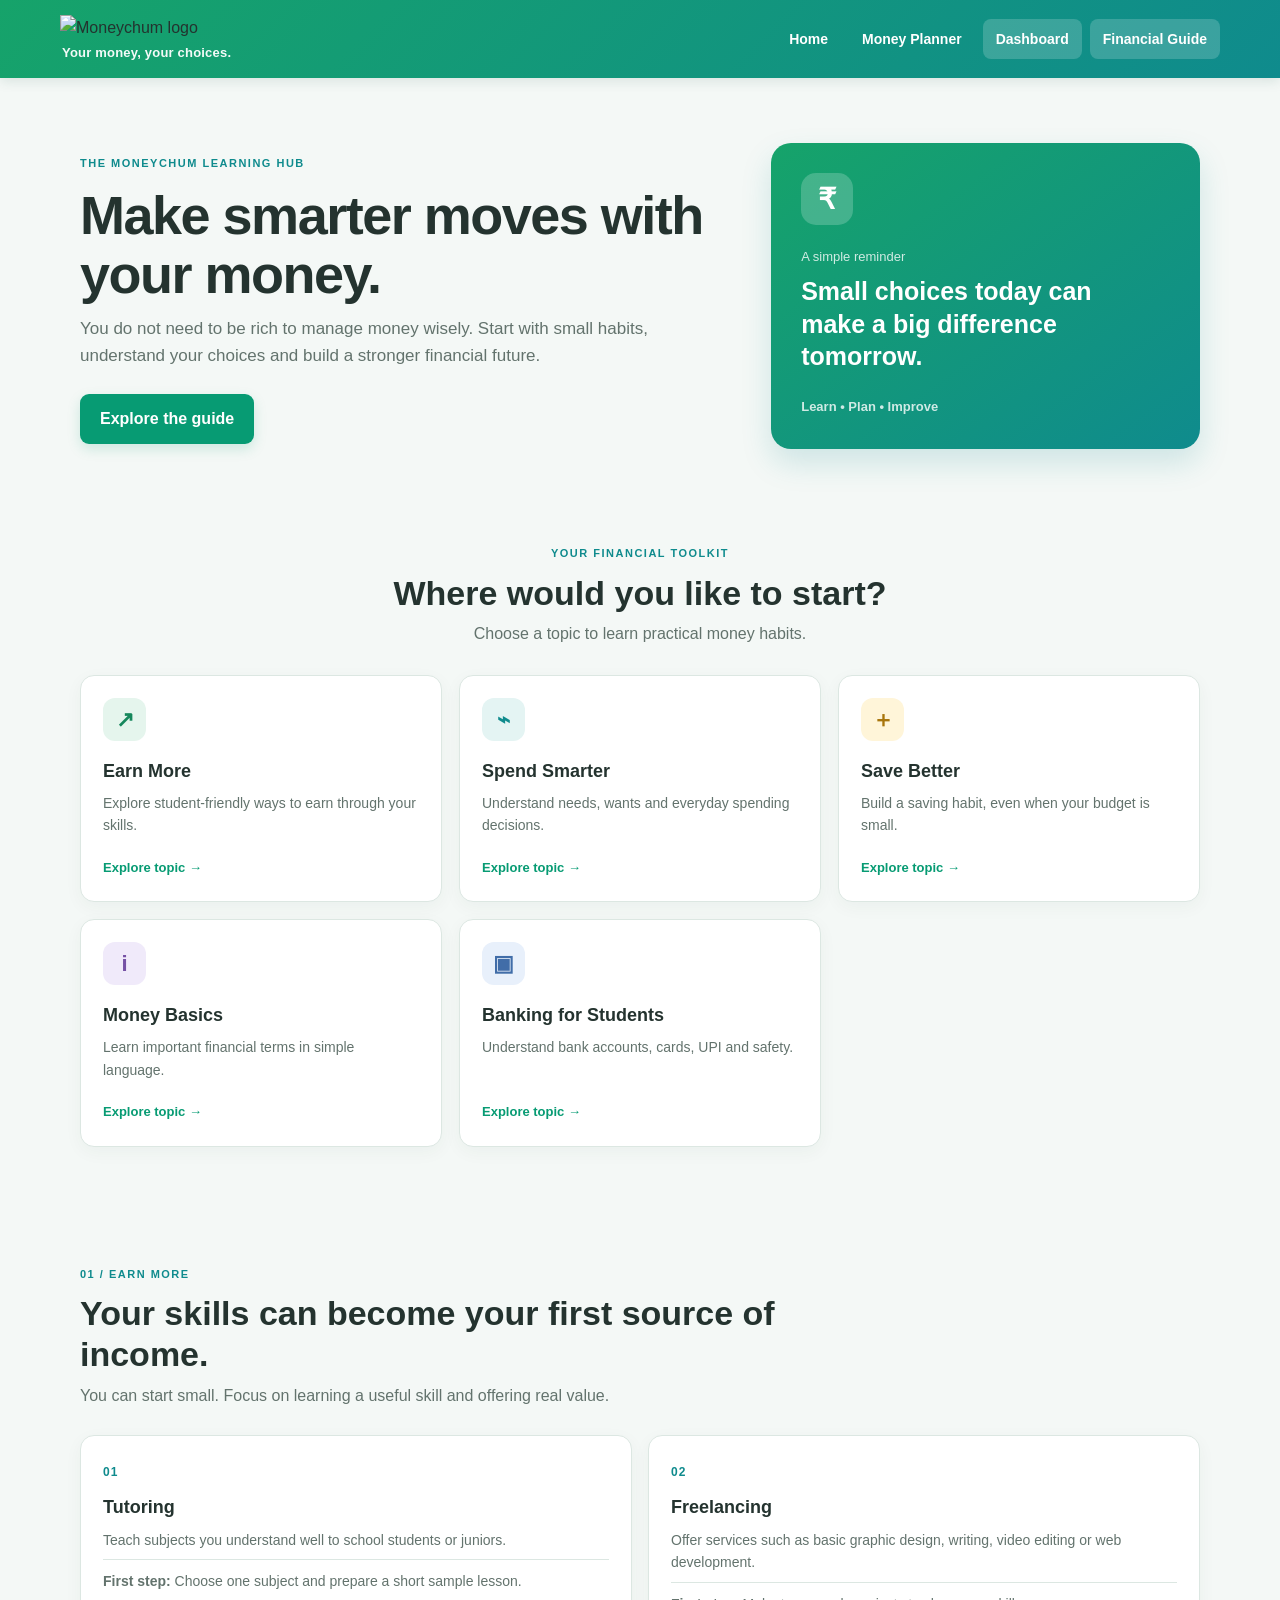
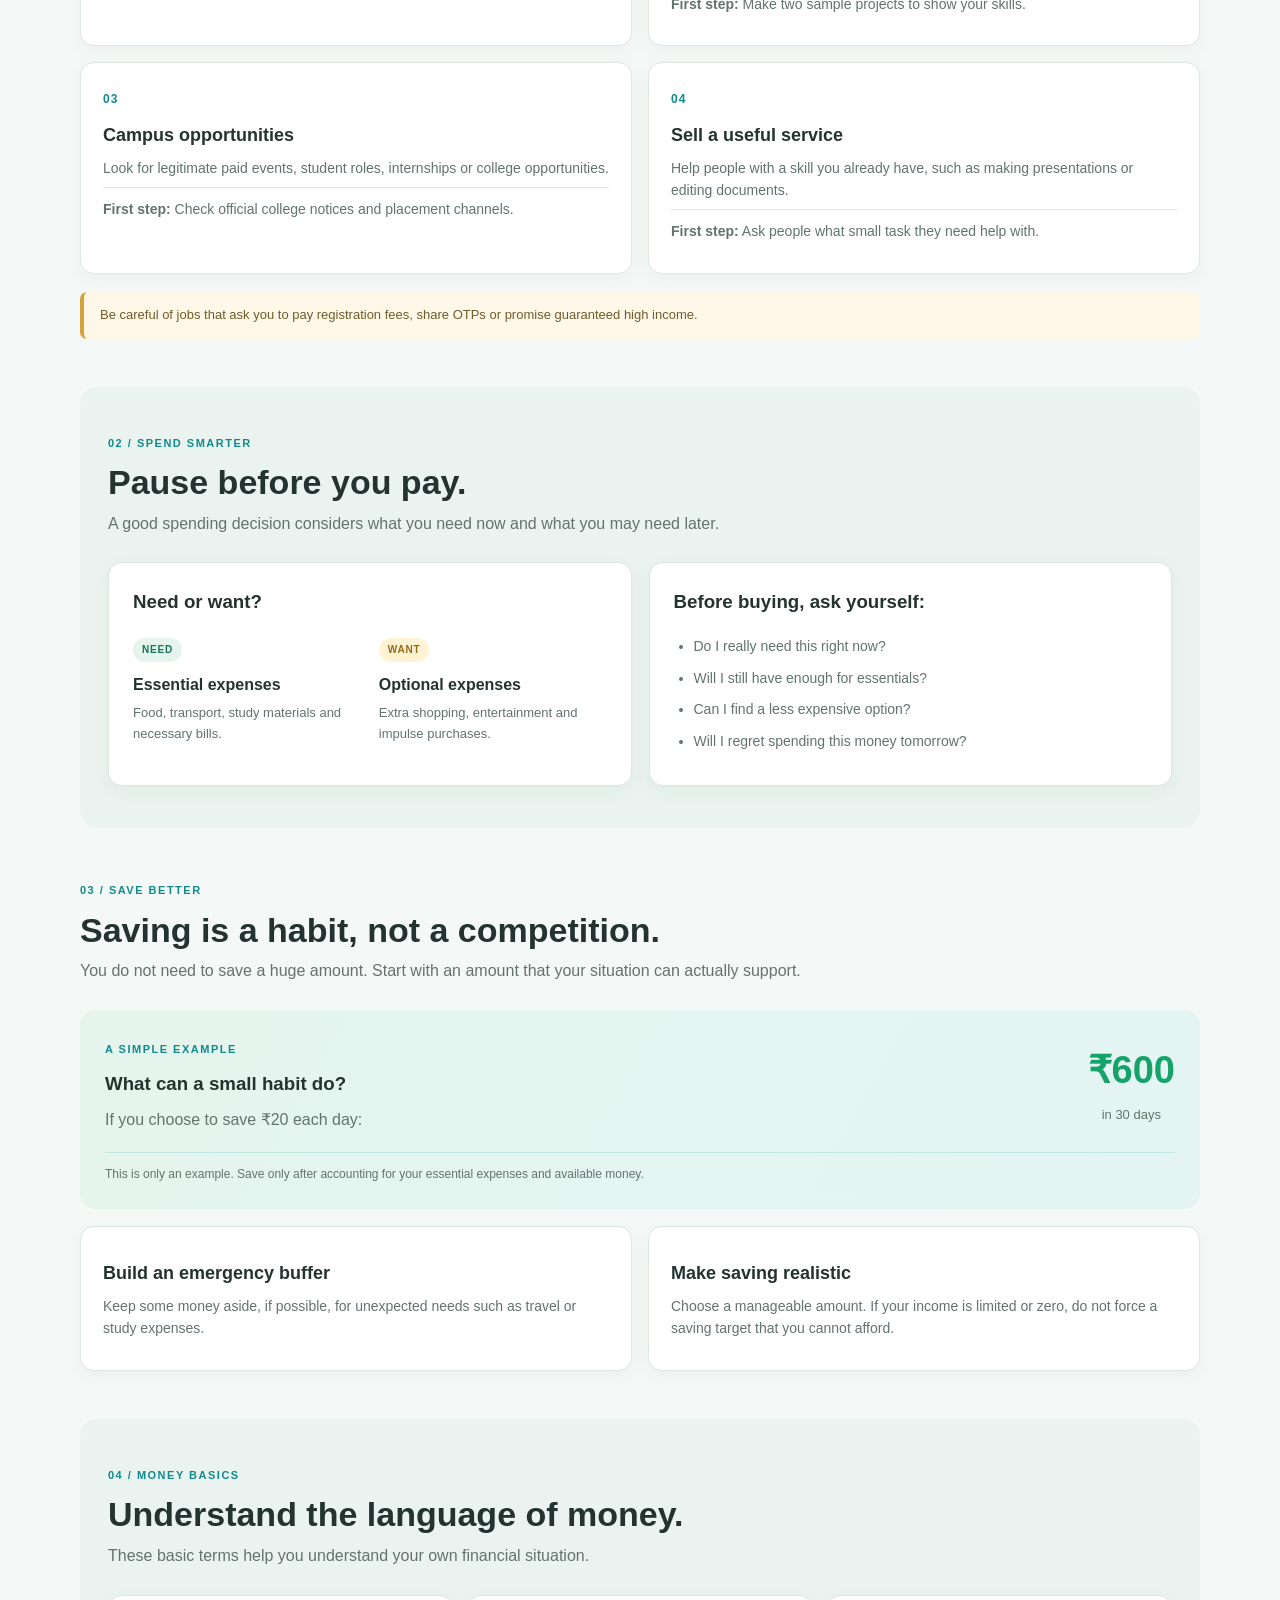
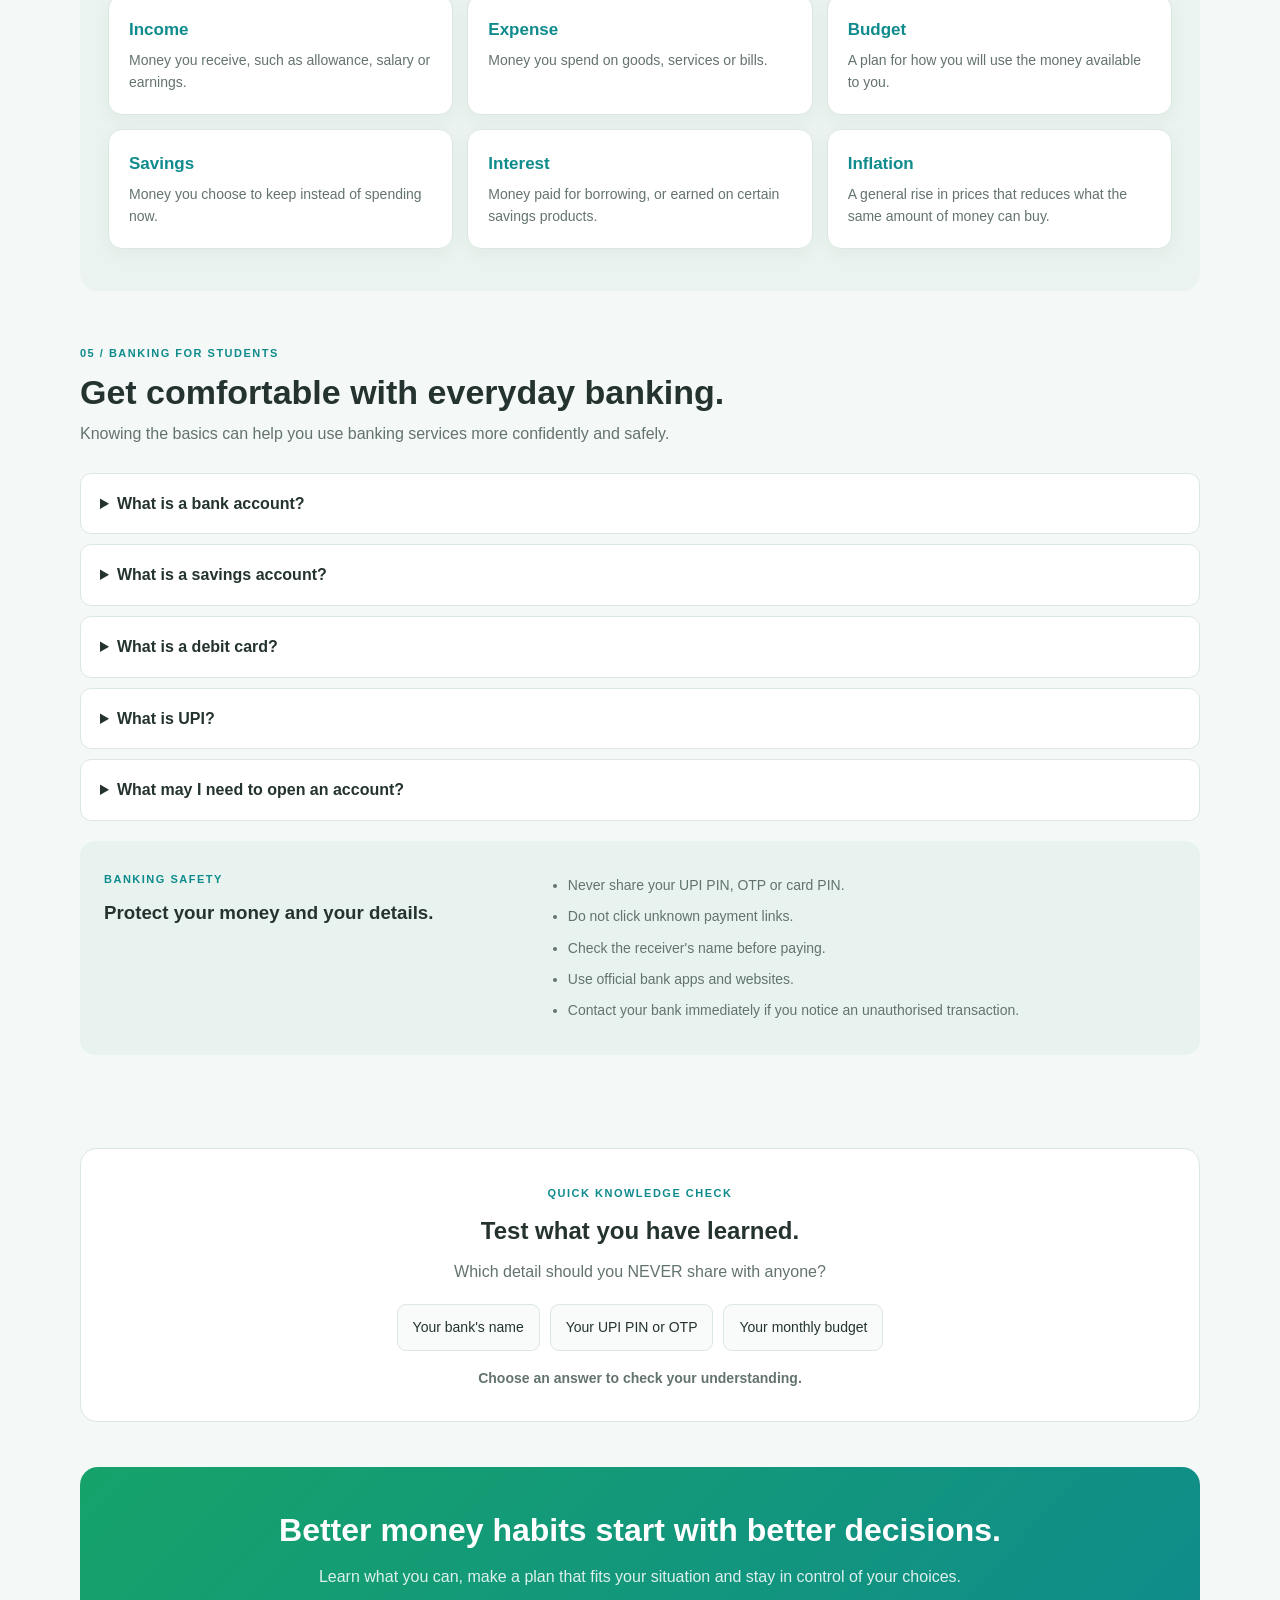
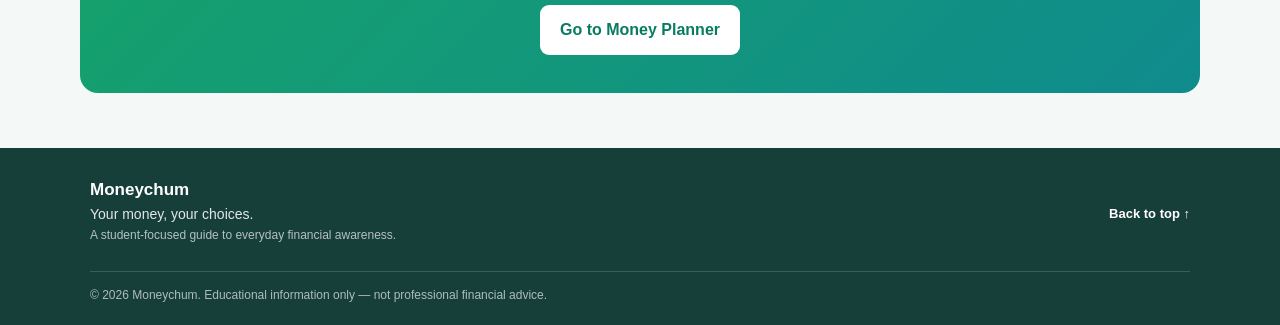
==== guide.html @ c1a4ef8c "Merge branch 'main' of https://github.com/kunn-aal/moneychum-website" ====
<!DOCTYPE html>
<html lang="en">

<head>
    <meta charset="UTF-8">
    <meta name="viewport" content="width=device-width, initial-scale=1.0">
    <title>Financial Guide | Moneychum</title>
    <link rel="stylesheet" href="guide.css">
    <script src="guide.js" defer></script>
</head>

<body>

    <!-- HEADER: same Moneychum branding -->
    <header class="site-header" id="top">
        <div class="header-inner">
            <a class="brand" href="index.html">
                <img src="assets/moneychum-logo.png" alt="Moneychum logo" class="brand-logo">
                <span class="brand-tagline">Your money, your choices.</span>
            </a>

            <nav class="main-nav" aria-label="Main navigation">
                <a href="index.html">Home</a>
                <a href="planner.html">Money Planner</a>
                <a href="dashboard.html" class="active">Dashboard</a>
               <a href="guide.html" class="active">Financial Guide</a>
            </nav>
        </div>
    </header>

    <main>
        <!-- INTRODUCTION -->
        <section class="hero page-width">
            <div class="hero-text">
                <span class="eyebrow">THE MONEYCHUM LEARNING HUB</span>
                <h1>Make smarter moves with your money.</h1>
                <p>
                    You do not need to be rich to manage money wisely.
                    Start with small habits, understand your choices and
                    build a stronger financial future.
                </p>
                <a class="primary-link" href="#guide-topics">Explore the guide</a>
            </div>

            <div class="hero-card">
                <div class="hero-card-icon">₹</div>
                <p class="hero-card-label">A simple reminder</p>
                <h2>Small choices today can make a big difference tomorrow.</h2>
                <span>Learn • Plan • Improve</span>
            </div>
        </section>

        <!-- TOPIC CARDS -->
        <section class="page-width guide-section" id="guide-topics">
            <div class="section-heading">
                <span class="eyebrow">YOUR FINANCIAL TOOLKIT</span>
                <h2>Where would you like to start?</h2>
                <p>Choose a topic to learn practical money habits.</p>
            </div>

            <div class="topic-grid">
                <a class="topic-card" href="#earn">
                    <span class="topic-icon green">↗</span>
                    <h3>Earn More</h3>
                    <p>Explore student-friendly ways to earn through your skills.</p>
                    <span class="card-link">Explore topic →</span>
                </a>

                <a class="topic-card" href="#spend">
                    <span class="topic-icon teal">⌁</span>
                    <h3>Spend Smarter</h3>
                    <p>Understand needs, wants and everyday spending decisions.</p>
                    <span class="card-link">Explore topic →</span>
                </a>

                <a class="topic-card" href="#save">
                    <span class="topic-icon yellow">＋</span>
                    <h3>Save Better</h3>
                    <p>Build a saving habit, even when your budget is small.</p>
                    <span class="card-link">Explore topic →</span>
                </a>

                <a class="topic-card" href="#literacy">
                    <span class="topic-icon purple">i</span>
                    <h3>Money Basics</h3>
                    <p>Learn important financial terms in simple language.</p>
                    <span class="card-link">Explore topic →</span>
                </a>

                <a class="topic-card" href="#banking">
                    <span class="topic-icon blue">▣</span>
                    <h3>Banking for Students</h3>
                    <p>Understand bank accounts, cards, UPI and safety.</p>
                    <span class="card-link">Explore topic →</span>
                </a>
            </div>
        </section>

        <!-- EARN MORE -->
        <section class="content-section page-width" id="earn">
            <div class="section-heading left-heading">
                <span class="eyebrow">01 / EARN MORE</span>
                <h2>Your skills can become your first source of income.</h2>
                <p>You can start small. Focus on learning a useful skill and offering real value.</p>
            </div>

            <div class="info-grid">
                <article class="info-card">
                    <span class="mini-icon">01</span>
                    <h3>Tutoring</h3>
                    <p>Teach subjects you understand well to school students or juniors.</p>
                    <p class="tip"><strong>First step:</strong> Choose one subject and prepare a short sample lesson.
                    </p>
                </article>
                <article class="info-card">
                    <span class="mini-icon">02</span>
                    <h3>Freelancing</h3>
                    <p>Offer services such as basic graphic design, writing, video editing or web development.</p>
                    <p class="tip"><strong>First step:</strong> Make two sample projects to show your skills.</p>
                </article>
                <article class="info-card">
                    <span class="mini-icon">03</span>
                    <h3>Campus opportunities</h3>
                    <p>Look for legitimate paid events, student roles, internships or college opportunities.</p>
                    <p class="tip"><strong>First step:</strong> Check official college notices and placement channels.
                    </p>
                </article>
                <article class="info-card">
                    <span class="mini-icon">04</span>
                    <h3>Sell a useful service</h3>
                    <p>Help people with a skill you already have, such as making presentations or editing documents.</p>
                    <p class="tip"><strong>First step:</strong> Ask people what small task they need help with.</p>
                </article>
            </div>
            <p class="safety-note">Be careful of jobs that ask you to pay registration fees, share OTPs or promise
                guaranteed high income.</p>
        </section>

        <!-- SPEND SMARTER -->
        <section class="content-section page-width soft-section" id="spend">
            <div class="section-heading left-heading">
                <span class="eyebrow">02 / SPEND SMARTER</span>
                <h2>Pause before you pay.</h2>
                <p>A good spending decision considers what you need now and what you may need later.</p>
            </div>

            <div class="two-column">
                <div class="simple-panel">
                    <h3>Need or want?</h3>
                    <div class="comparison-row">
                        <div>
                            <span class="pill essential">NEED</span>
                            <h4>Essential expenses</h4>
                            <p>Food, transport, study materials and necessary bills.</p>
                        </div>
                        <div>
                            <span class="pill optional">WANT</span>
                            <h4>Optional expenses</h4>
                            <p>Extra shopping, entertainment and impulse purchases.</p>
                        </div>
                    </div>
                </div>

                <div class="simple-panel">
                    <h3>Before buying, ask yourself:</h3>
                    <ul class="check-list">
                        <li>Do I really need this right now?</li>
                        <li>Will I still have enough for essentials?</li>
                        <li>Can I find a less expensive option?</li>
                        <li>Will I regret spending this money tomorrow?</li>
                    </ul>
                </div>
            </div>
        </section>

        <!-- SAVE BETTER -->
        <section class="content-section page-width" id="save">
            <div class="section-heading left-heading">
                <span class="eyebrow">03 / SAVE BETTER</span>
                <h2>Saving is a habit, not a competition.</h2>
                <p>You do not need to save a huge amount. Start with an amount that your situation can actually support.
                </p>
            </div>

            <div class="saving-example">
                <div>
                    <span class="eyebrow">A SIMPLE EXAMPLE</span>
                    <h3>What can a small habit do?</h3>
                    <p>If you choose to save ₹20 each day:</p>
                </div>
                <div class="saving-number">
                    <strong>₹600</strong>
                    <span>in 30 days</span>
                </div>
                <p class="example-note">This is only an example. Save only after accounting for your essential expenses
                    and available money.</p>
            </div>

            <div class="info-grid two-cards">
                <article class="info-card">
                    <h3>Build an emergency buffer</h3>
                    <p>Keep some money aside, if possible, for unexpected needs such as travel or study expenses.</p>
                </article>
                <article class="info-card">
                    <h3>Make saving realistic</h3>
                    <p>Choose a manageable amount. If your income is limited or zero, do not force a saving target that
                        you cannot afford.</p>
                </article>
            </div>
        </section>

        <!-- FINANCIAL LITERACY -->
        <section class="content-section page-width soft-section" id="literacy">
            <div class="section-heading left-heading">
                <span class="eyebrow">04 / MONEY BASICS</span>
                <h2>Understand the language of money.</h2>
                <p>These basic terms help you understand your own financial situation.</p>
            </div>

            <div class="terms-grid">
                <article class="term-card">
                    <h3>Income</h3>
                    <p>Money you receive, such as allowance, salary or earnings.</p>
                </article>
                <article class="term-card">
                    <h3>Expense</h3>
                    <p>Money you spend on goods, services or bills.</p>
                </article>
                <article class="term-card">
                    <h3>Budget</h3>
                    <p>A plan for how you will use the money available to you.</p>
                </article>
                <article class="term-card">
                    <h3>Savings</h3>
                    <p>Money you choose to keep instead of spending now.</p>
                </article>
                <article class="term-card">
                    <h3>Interest</h3>
                    <p>Money paid for borrowing, or earned on certain savings products.</p>
                </article>
                <article class="term-card">
                    <h3>Inflation</h3>
                    <p>A general rise in prices that reduces what the same amount of money can buy.</p>
                </article>
            </div>
        </section>

        <!-- BANKING -->
        <section class="content-section page-width" id="banking">
            <div class="section-heading left-heading">
                <span class="eyebrow">05 / BANKING FOR STUDENTS</span>
                <h2>Get comfortable with everyday banking.</h2>
                <p>Knowing the basics can help you use banking services more confidently and safely.</p>
            </div>

            <div class="banking-list">
                <details>
                    <summary>What is a bank account?</summary>
                    <p>A bank account is a place where a bank records and holds your money. It can help you receive
                        money, make payments and keep track of transactions.</p>
                </details>
                <details>
                    <summary>What is a savings account?</summary>
                    <p>A savings account is a common type of bank account used to deposit money and access it when
                        needed. Features, fees and interest rates vary by bank and account.</p>
                </details>
                <details>
                    <summary>What is a debit card?</summary>
                    <p>A debit card lets you make payments or withdraw cash using money available in your linked bank
                        account, subject to your bank's rules.</p>
                </details>
                <details>
                    <summary>What is UPI?</summary>
                    <p>UPI is a system that allows people to send and receive money digitally between participating bank
                        accounts.</p>
                </details>
                <details>
                    <summary>What may I need to open an account?</summary>
                    <p>Requirements vary by bank and account type. Banks commonly ask for identity and address
                        verification, photographs or other details. Check the bank's official website or branch for the
                        current list.</p>
                </details>
            </div>

            <div class="security-panel">
                <div>
                    <span class="eyebrow">BANKING SAFETY</span>
                    <h3>Protect your money and your details.</h3>
                </div>
                <ul class="check-list">
                    <li>Never share your UPI PIN, OTP or card PIN.</li>
                    <li>Do not click unknown payment links.</li>
                    <li>Check the receiver's name before paying.</li>
                    <li>Use official bank apps and websites.</li>
                    <li>Contact your bank immediately if you notice an unauthorised transaction.</li>
                </ul>
            </div>
        </section>

        <!-- QUICK KNOWLEDGE CHECK -->
        <section class="quiz-section page-width">
            <div class="quiz-card">
                <span class="eyebrow">QUICK KNOWLEDGE CHECK</span>
                <h2>Test what you have learned.</h2>
                <p id="question">Which detail should you NEVER share with anyone?</p>

                <div class="quiz-options">
                    <button class="quiz-option" data-answer="wrong">Your bank's name</button>
                    <button class="quiz-option" data-answer="correct">Your UPI PIN or OTP</button>
                    <button class="quiz-option" data-answer="wrong">Your monthly budget</button>
                </div>
                <p id="quiz-feedback" class="quiz-feedback" aria-live="polite">Choose an answer to check your
                    understanding.</p>
            </div>
        </section>

        <!-- FINAL MESSAGE -->
        <section class="closing-section page-width">
            <h2>Better money habits start with better decisions.</h2>
            <p>Learn what you can, make a plan that fits your situation and stay in control of your choices.</p>
            <a class="primary-link" href="planner.html">Go to Money Planner</a>
        </section>
    </main>

    <footer class="site-footer">
        <div class="footer-inner">
            <div>
                <p class="footer-brand">Moneychum</p>
                <p class="footer-message">Your money, your choices.</p>
                <p class="footer-note">A student-focused guide to everyday financial awareness.</p>
            </div>
            <a class="back-to-top" href="#top">Back to top ↑</a>
            <p class="copyright">© 2026 Moneychum. Educational information only — not professional financial advice.</p>
        </div>
    </footer>

</body>

</html>
---- guide.css ----
/* MONEYCHUM FINANCIAL GUIDE
   Beginner note: CSS controls the colours, spacing and appearance of the page. */

:root {
    --brand-green: #16a36a;
    --brand-teal: #0f8b8d;
    --button-green: #079b73;
    --button-green-hover: #067f60;
    --page-background: #f4f8f6;
    --card-background: #ffffff;
    --text-primary: #24332f;
    --text-muted: #63736d;
    --border-color: #dce7e2;
}

* {
    box-sizing: border-box;
}

html {
    scroll-behavior: smooth;
}

body {
    margin: 0;
    font-family: "Segoe UI", Arial, sans-serif;
    background: var(--page-background);
    color: var(--text-primary);
    line-height: 1.6;
}

a {
    color: inherit;
    text-decoration: none;
}

.page-width {
    width: min(1120px, calc(100% - 48px));
    margin: 0 auto;
}

/* HEADER */
.site-header {
    padding: 15px 28px;
    background: linear-gradient(135deg, var(--brand-green), var(--brand-teal));
    box-shadow: 0 3px 12px rgba(19, 72, 57, 0.12);
}

.header-inner {
    width: min(1160px, 100%);
    margin: 0 auto;
    display: flex;
    align-items: center;
    justify-content: space-between;
    gap: 28px;
}

.brand {
    display: flex;
    flex-direction: column;
    align-items: flex-start;
    gap: 2px;
    flex-shrink: 0;
}

.brand-logo {
    display: block;
    width: 190px;
    max-width: 54vw;
    height: auto;
}

.brand-tagline {
    color: rgba(255, 255, 255, 0.95);
    padding-left: 2px;
    font-size: 13px;
    font-weight: 600;
    letter-spacing: 0.2px;
}

.main-nav {
    display: flex;
    align-items: center;
    justify-content: flex-end;
    gap: 8px;
    flex-wrap: wrap;
}

.main-nav a {
    color: #ffffff;
    padding: 9px 13px;
    border-radius: 8px;
    font-size: 14px;
    font-weight: 600;
    transition: background-color 0.2s ease;
}

.main-nav a:hover,
.main-nav a.active {
    background: rgba(255, 255, 255, 0.18);
}

/* COMMON TEXT */
.eyebrow {
    color: var(--brand-teal);
    font-size: 11px;
    font-weight: 800;
    letter-spacing: 1.5px;
}

h1, h2, h3, h4, p {
    margin-top: 0;
}

.section-heading {
    text-align: center;
    max-width: 680px;
    margin: 0 auto 28px;
}

.section-heading h2 {
    margin: 8px 0;
    font-size: clamp(25px, 4vw, 34px);
    line-height: 1.2;
}

.section-heading p {
    color: var(--text-muted);
    margin-bottom: 0;
}

.left-heading {
    text-align: left;
    max-width: 760px;
    margin: 0 0 26px;
}

/* HERO */
.hero {
    display: grid;
    grid-template-columns: 1.2fr 0.8fr;
    align-items: center;
    gap: 48px;
    padding-top: 65px;
    padding-bottom: 65px;
}

.hero h1 {
    max-width: 650px;
    margin: 12px 0;
    font-size: clamp(36px, 5vw, 54px);
    line-height: 1.08;
    letter-spacing: -1.5px;
}

.hero-text p {
    max-width: 590px;
    color: var(--text-muted);
    font-size: 17px;
    margin-bottom: 25px;
}

.primary-link {
    display: inline-block;
    padding: 12px 20px;
    border-radius: 9px;
    background: var(--button-green);
    color: white;
    font-weight: 700;
    box-shadow: 0 5px 13px rgba(7, 155, 115, 0.17);
    transition: background-color 0.2s ease, transform 0.2s ease;
}

.primary-link:hover {
    background: var(--button-green-hover);
    transform: translateY(-2px);
}

.hero-card {
    padding: 30px;
    min-height: 260px;
    border-radius: 20px;
    color: white;
    background: linear-gradient(145deg, var(--brand-green), var(--brand-teal));
    box-shadow: 0 14px 30px rgba(15, 139, 141, 0.17);
}

.hero-card-icon {
    display: grid;
    place-items: center;
    width: 52px;
    height: 52px;
    margin-bottom: 22px;
    border-radius: 15px;
    background: rgba(255, 255, 255, 0.2);
    font-size: 29px;
    font-weight: 800;
}

.hero-card-label {
    margin-bottom: 7px;
    color: rgba(255, 255, 255, 0.8);
    font-size: 13px;
}

.hero-card h2 {
    max-width: 330px;
    font-size: 25px;
    line-height: 1.3;
}

.hero-card span {
    color: rgba(255, 255, 255, 0.8);
    font-size: 13px;
    font-weight: 600;
}

/* TOPIC CARDS */
.guide-section {
    padding-top: 25px;
    padding-bottom: 65px;
}

.topic-grid {
    display: grid;
    grid-template-columns: repeat(3, minmax(0, 1fr));
    gap: 17px;
}

.topic-card,
.info-card,
.term-card,
.simple-panel {
    background: var(--card-background);
    border: 1px solid var(--border-color);
    border-radius: 14px;
    box-shadow: 0 5px 18px rgba(31, 66, 53, 0.045);
}

.topic-card {
    display: block;
    padding: 22px;
    transition: transform 0.2s ease, box-shadow 0.2s ease;
}

.topic-card:hover {
    transform: translateY(-4px);
    box-shadow: 0 10px 25px rgba(31, 66, 53, 0.09);
}

.topic-icon {
    display: grid;
    place-items: center;
    width: 43px;
    height: 43px;
    border-radius: 12px;
    font-size: 22px;
    font-weight: 800;
}

.green { background: #e5f5ed; color: #16875c; }
.teal { background: #e4f4f3; color: #0f8b8d; }
.yellow { background: #fff5d9; color: #a8750b; }
.purple { background: #f0eafa; color: #7651a5; }
.blue { background: #e8f0fb; color: #416da8; }

.topic-card h3 {
    margin: 16px 0 6px;
    font-size: 18px;
}

.topic-card p {
    min-height: 48px;
    margin-bottom: 14px;
    color: var(--text-muted);
    font-size: 14px;
}

.card-link {
    color: var(--button-green);
    font-size: 13px;
    font-weight: 750;
}

/* CONTENT SECTIONS */
.content-section {
    padding-top: 48px;
    padding-bottom: 48px;
    scroll-margin-top: 20px;
}

.soft-section {
    padding: 42px 28px;
    border-radius: 18px;
    background: #eaf3ef;
}

.info-grid {
    display: grid;
    grid-template-columns: repeat(2, minmax(0, 1fr));
    gap: 16px;
}

.info-card {
    padding: 22px;
}

.info-card h3 {
    margin: 10px 0 7px;
    font-size: 18px;
}

.info-card p {
    margin-bottom: 8px;
    color: var(--text-muted);
    font-size: 14px;
}

.info-card .tip {
    padding-top: 10px;
    border-top: 1px solid var(--border-color);
}

.mini-icon {
    color: var(--brand-teal);
    font-size: 12px;
    font-weight: 800;
    letter-spacing: 1px;
}

.safety-note {
    margin: 18px 0 0;
    padding: 13px 16px;
    border-left: 4px solid #d4a33b;
    border-radius: 7px;
    background: #fff8e8;
    color: #725b2a;
    font-size: 13px;
}

/* SPENDING */
.two-column {
    display: grid;
    grid-template-columns: 1fr 1fr;
    gap: 17px;
}

.simple-panel {
    padding: 24px;
}

.simple-panel h3 {
    margin-bottom: 18px;
}

.comparison-row {
    display: grid;
    grid-template-columns: 1fr 1fr;
    gap: 18px;
}

.pill {
    display: inline-block;
    padding: 4px 9px;
    border-radius: 20px;
    font-size: 10px;
    font-weight: 800;
    letter-spacing: 0.8px;
}

.essential {
    color: #16764f;
    background: #e5f5ed;
}

.optional {
    color: #946a15;
    background: #fff3d4;
}

.comparison-row h4 {
    margin: 10px 0 5px;
}

.comparison-row p {
    margin-bottom: 0;
    color: var(--text-muted);
    font-size: 13px;
}

.check-list {
    margin: 0;
    padding-left: 20px;
}

.check-list li {
    margin: 9px 0;
    color: var(--text-muted);
    font-size: 14px;
}

/* SAVING */
.saving-example {
    display: grid;
    grid-template-columns: 1fr auto;
    align-items: center;
    gap: 20px;
    padding: 25px;
    border-radius: 16px;
    background: linear-gradient(120deg, #e5f5ed, #e4f4f3);
}

.saving-example h3 {
    margin: 8px 0;
}

.saving-example p {
    margin-bottom: 0;
    color: var(--text-muted);
}

.saving-number {
    text-align: center;
}

.saving-number strong {
    display: block;
    color: var(--brand-green);
    font-size: 38px;
}

.saving-number span {
    color: var(--text-muted);
    font-size: 13px;
}

.example-note {
    grid-column: 1 / -1;
    padding-top: 12px;
    border-top: 1px solid rgba(15, 139, 141, 0.15);
    font-size: 12px;
}

.two-cards {
    margin-top: 17px;
}

/* FINANCIAL TERMS */
.terms-grid {
    display: grid;
    grid-template-columns: repeat(3, minmax(0, 1fr));
    gap: 14px;
}

.term-card {
    padding: 20px;
}

.term-card h3 {
    margin-bottom: 6px;
    color: var(--brand-teal);
    font-size: 17px;
}

.term-card p {
    margin-bottom: 0;
    color: var(--text-muted);
    font-size: 14px;
}

/* BANKING ACCORDION */
.banking-list {
    display: grid;
    gap: 10px;
}

.banking-list details {
    padding: 17px 19px;
    border: 1px solid var(--border-color);
    border-radius: 11px;
    background: white;
}

.banking-list summary {
    cursor: pointer;
    font-weight: 700;
}

.banking-list details p {
    margin: 12px 0 0;
    color: var(--text-muted);
    font-size: 14px;
}

.security-panel {
    display: grid;
    grid-template-columns: 0.8fr 1.2fr;
    gap: 25px;
    margin-top: 20px;
    padding: 24px;
    border-radius: 15px;
    background: #e8f3ef;
}

.security-panel h3 {
    margin: 8px 0 0;
}

/* QUIZ */
.quiz-section {
    padding-top: 45px;
    padding-bottom: 45px;
}

.quiz-card {
    padding: 30px;
    border: 1px solid var(--border-color);
    border-radius: 17px;
    background: white;
    text-align: center;
}

.quiz-card h2 {
    margin: 8px 0;
}

.quiz-card > p {
    color: var(--text-muted);
}

.quiz-options {
    display: flex;
    justify-content: center;
    gap: 10px;
    flex-wrap: wrap;
    margin-top: 20px;
}

.quiz-option {
    padding: 11px 15px;
    border: 1px solid var(--border-color);
    border-radius: 9px;
    background: #f8fbf9;
    color: var(--text-primary);
    font: inherit;
    font-size: 14px;
    cursor: pointer;
}

.quiz-option:hover {
    border-color: var(--button-green);
}

.quiz-option.correct {
    border-color: var(--brand-green);
    background: #e5f5ed;
}

.quiz-option.wrong {
    border-color: #d77b6b;
    background: #fff0ed;
}

.quiz-feedback {
    min-height: 24px;
    margin: 16px 0 0;
    font-size: 14px;
    font-weight: 650;
}

/* CLOSING SECTION */
.closing-section {
    margin-bottom: 55px;
    padding: 38px 25px;
    border-radius: 18px;
    background: linear-gradient(135deg, var(--brand-green), var(--brand-teal));
    color: white;
    text-align: center;
}

.closing-section h2 {
    margin-bottom: 8px;
    font-size: clamp(23px, 4vw, 32px);
}

.closing-section p {
    color: rgba(255, 255, 255, 0.86);
}

.closing-section .primary-link {
    background: white;
    color: #087b61;
    box-shadow: none;
}

/* FOOTER */
.site-footer {
    padding: 28px 24px 20px;
    background: #173f39;
    color: rgba(255, 255, 255, 0.88);
}

.footer-inner {
    width: min(1100px, 100%);
    margin: 0 auto;
    display: grid;
    grid-template-columns: 1fr auto;
    align-items: center;
    gap: 8px 24px;
}

.footer-inner p {
    margin: 0;
}

.footer-brand {
    color: white;
    font-size: 17px;
    font-weight: 700;
}

.footer-message {
    font-size: 14px;
}

.footer-note {
    color: rgba(255, 255, 255, 0.68);
    font-size: 12px;
}

.back-to-top {
    grid-column: 2;
    grid-row: 1 / span 2;
    color: white;
    font-size: 13px;
    font-weight: 600;
}

.copyright {
    grid-column: 1 / -1;
    padding-top: 14px;
    margin-top: 10px !important;
    border-top: 1px solid rgba(255, 255, 255, 0.16);
    color: rgba(255, 255, 255, 0.65);
    font-size: 12px;
}

/* MOBILE LAYOUT */
@media (max-width: 800px) {
    .header-inner {
        align-items: flex-start;
        flex-direction: column;
        gap: 15px;
    }

    .main-nav {
        justify-content: flex-start;
    }

    .hero {
        grid-template-columns: 1fr;
        gap: 25px;
        padding-top: 42px;
        padding-bottom: 42px;
    }

    .topic-grid {
        grid-template-columns: repeat(2, minmax(0, 1fr));
    }

    .terms-grid {
        grid-template-columns: repeat(2, minmax(0, 1fr));
    }
}

@media (max-width: 560px) {
    .site-header {
        padding: 16px 18px;
    }

    .main-nav {
        width: 100%;
        gap: 4px;
    }

    .main-nav a {
        padding: 8px 9px;
        font-size: 12px;
    }

    .page-width {
        width: min(100% - 30px, 1120px);
    }

    .hero h1 {
        font-size: 37px;
    }

    .topic-grid,
    .info-grid,
    .two-column,
    .terms-grid,
    .security-panel {
        grid-template-columns: 1fr;
    }

    .soft-section {
        padding: 30px 16px;
    }

    .comparison-row {
        grid-template-columns: 1fr;
    }

    .saving-example {
        grid-template-columns: 1fr;
    }

    .saving-number {
        text-align: left;
    }

    .example-note {
        grid-column: 1;
    }

    .quiz-card {
        padding: 23px 16px;
    }

    .quiz-options {
        flex-direction: column;
    }

    .quiz-option {
        width: 100%;
    }

    .footer-inner {
        grid-template-columns: 1fr;
    }

    .back-to-top {
        grid-column: 1;
        grid-row: auto;
        justify-self: start;
        margin-top: 8px;
    }

    .copyright {
        grid-column: 1;
    }
}
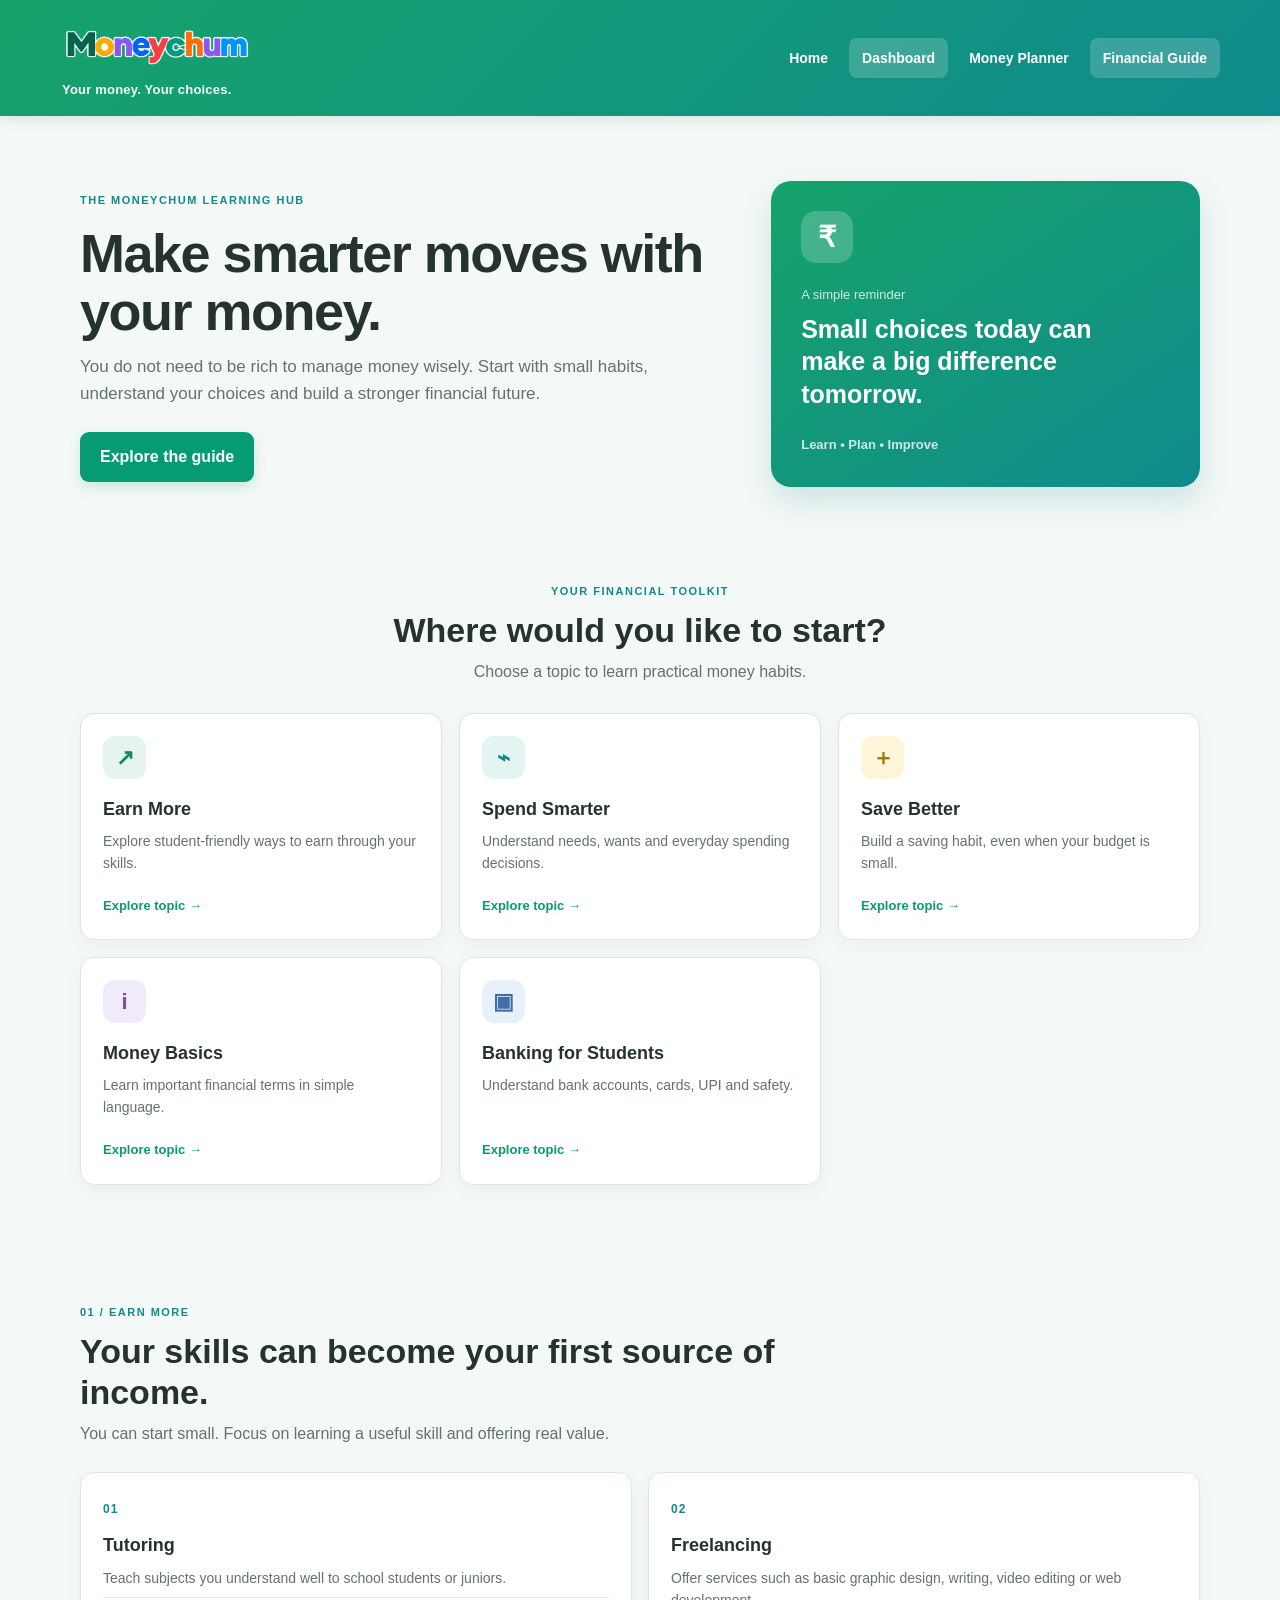
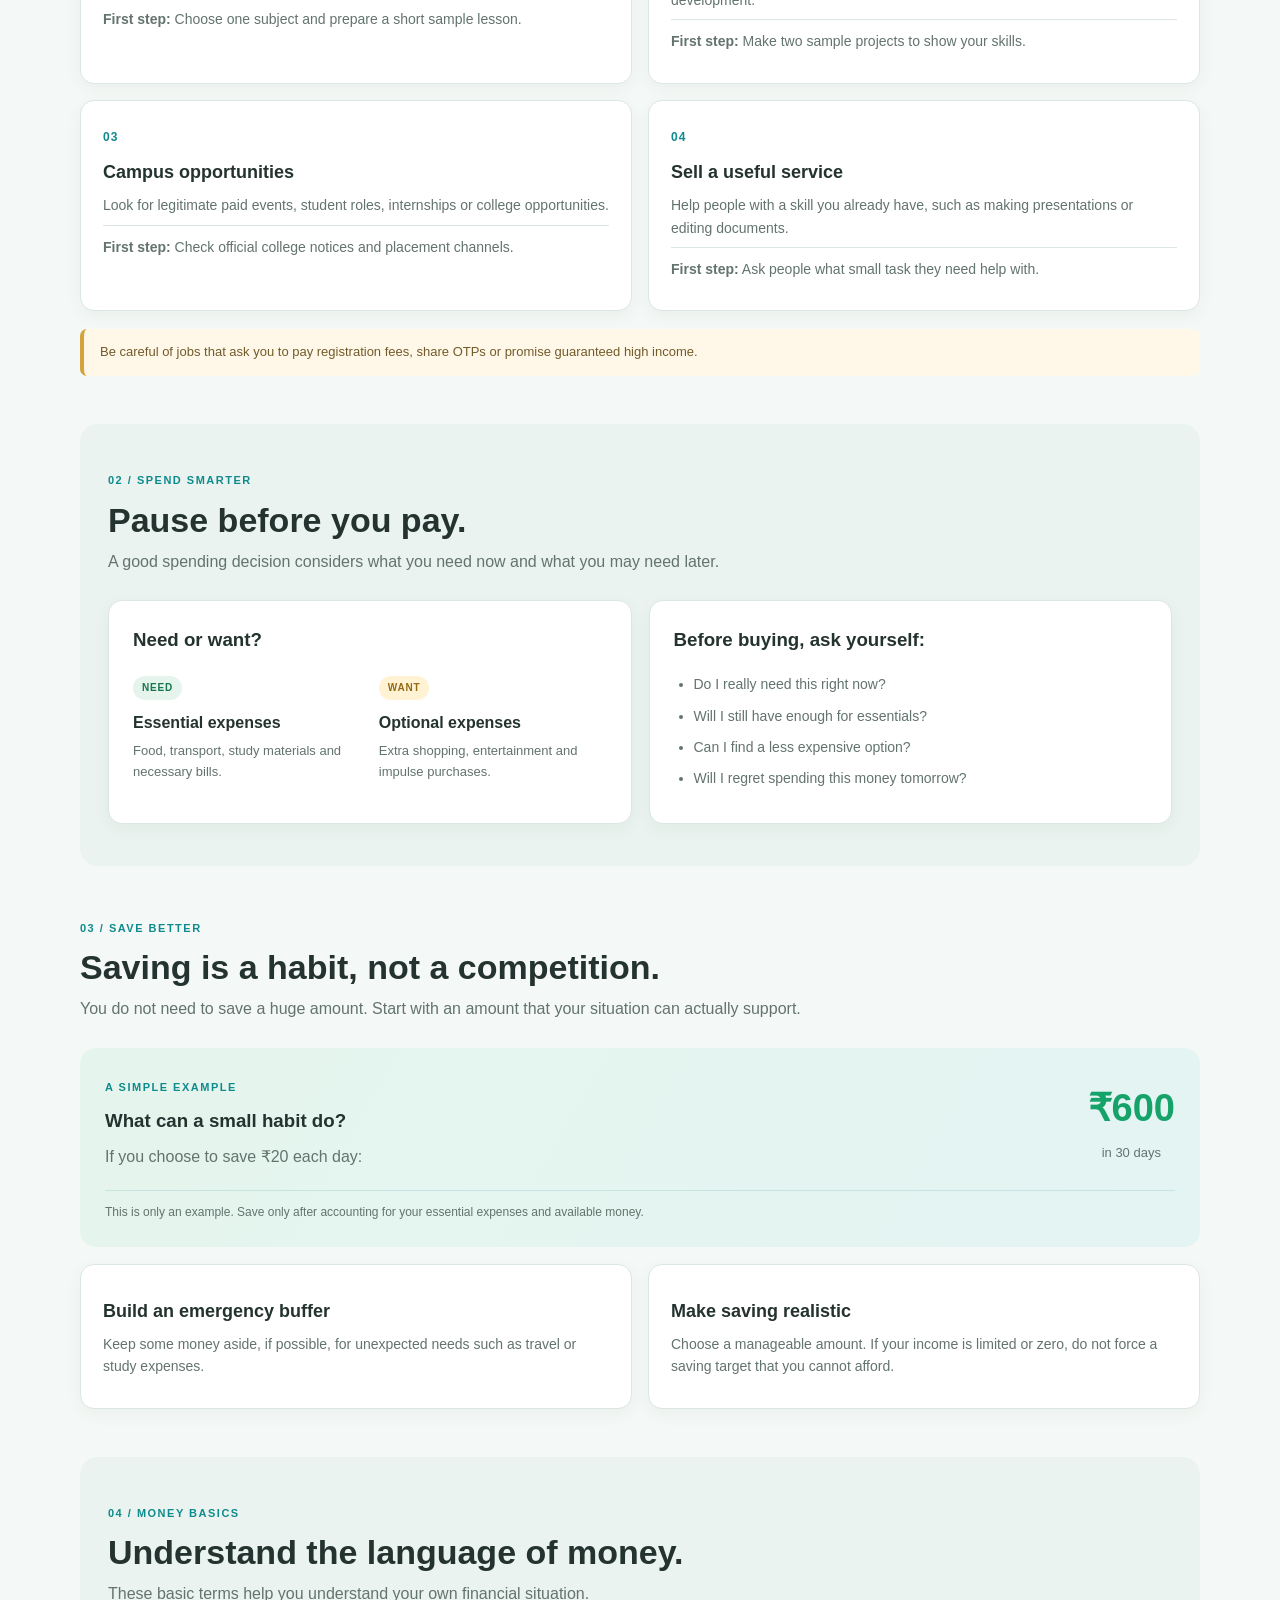
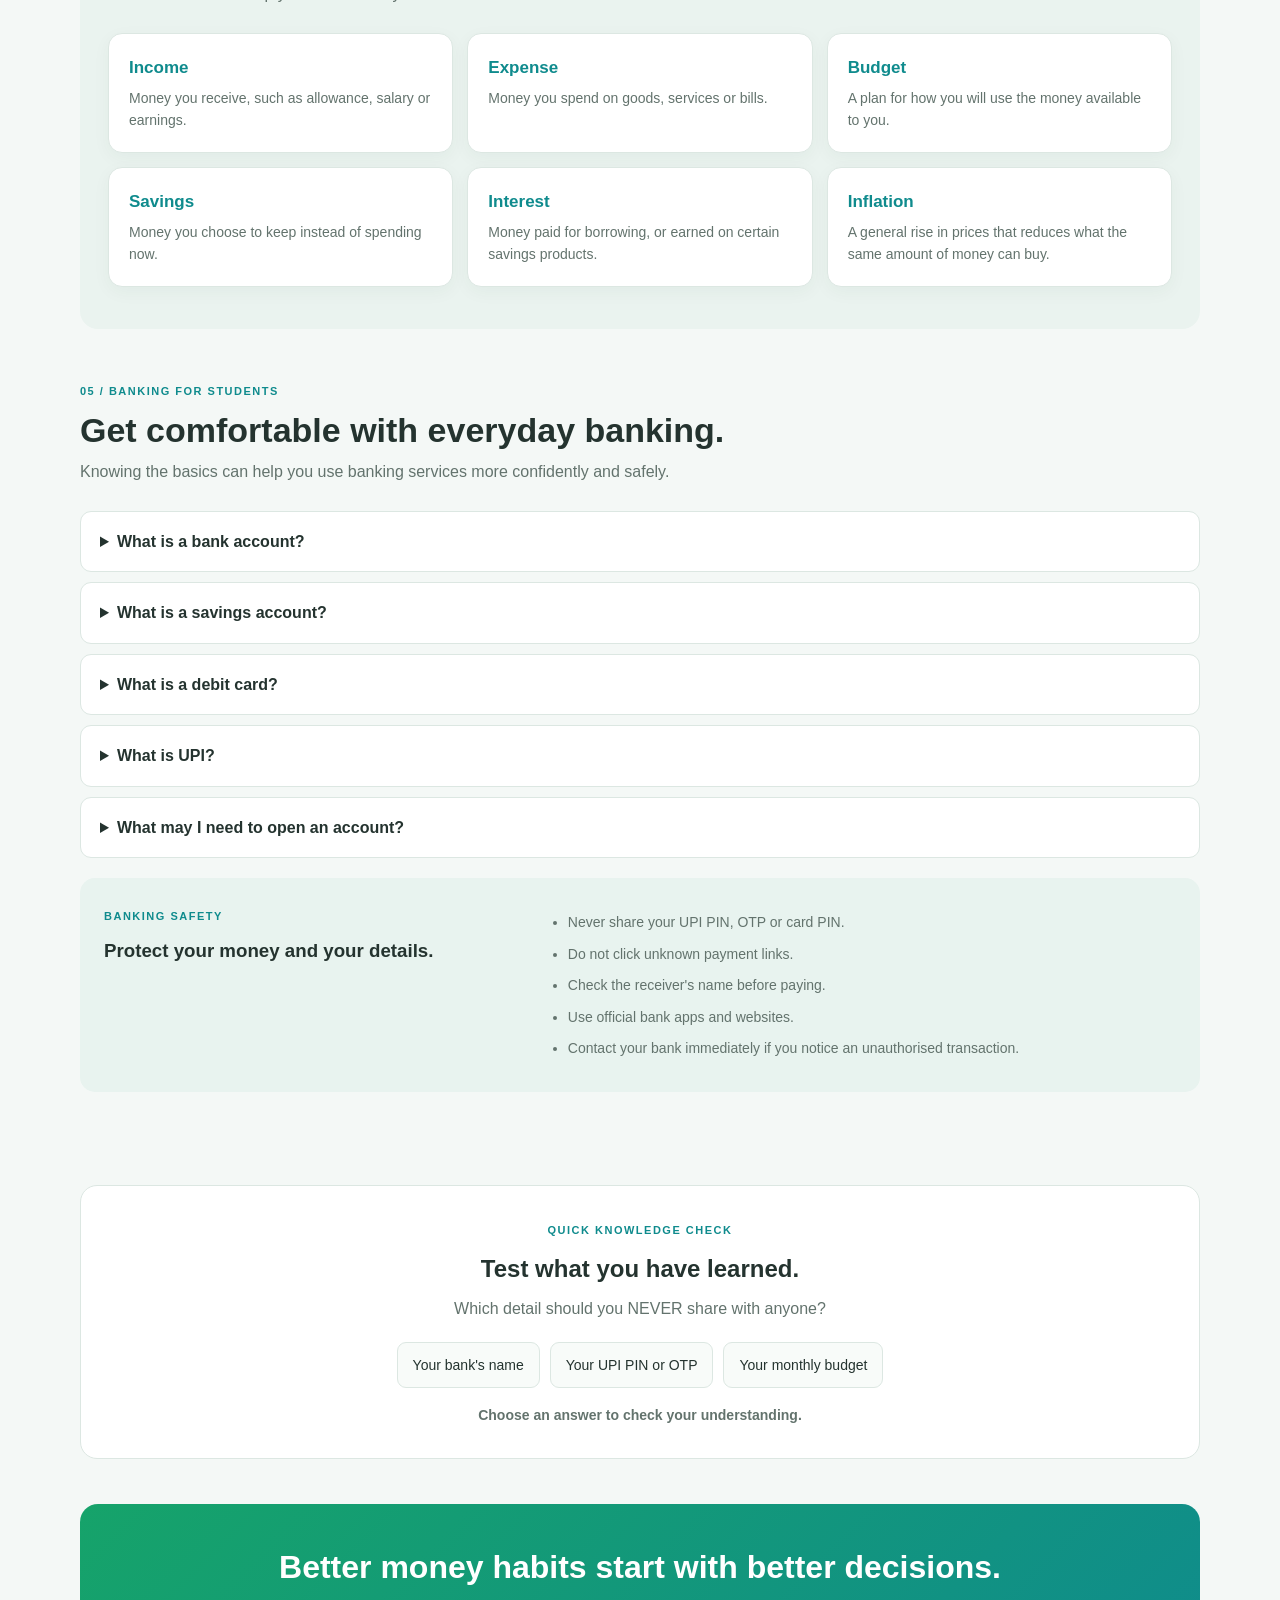
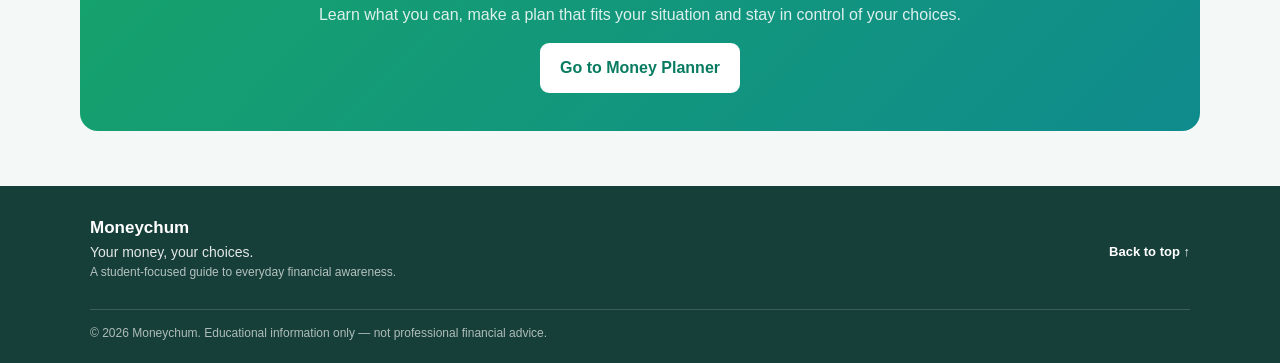
==== commit 69944035: "changes" ====
--- a/guide.html
+++ b/guide.html
@@ -14,16 +14,17 @@
     <!-- HEADER: same Moneychum branding -->
     <header class="site-header" id="top">
         <div class="header-inner">
-            <a class="brand" href="index.html">
-                <img src="assets/moneychum-logo.png" alt="Moneychum logo" class="brand-logo">
-                <span class="brand-tagline">Your money, your choices.</span>
+            <a class="brand" href="home.html" aria-label="Moneychum home">
+                <img src="assets/logo2.png" alt="Moneychum" class="brand-logo">
+                <span class="brand-tagline">Your money. Your choices.</span>
             </a>
 
+
             <nav class="main-nav" aria-label="Main navigation">
-                <a href="index.html">Home</a>
+                <a href="home.html">Home</a>
+                <a href="dashboard.html" class="active">Dashboard</a>
                 <a href="planner.html">Money Planner</a>
-                <a href="dashboard.html" class="active">Dashboard</a>
-               <a href="guide.html" class="active">Financial Guide</a>
+                <a href="guide.html" class="active">Financial Guide</a>
             </nav>
         </div>
     </header>
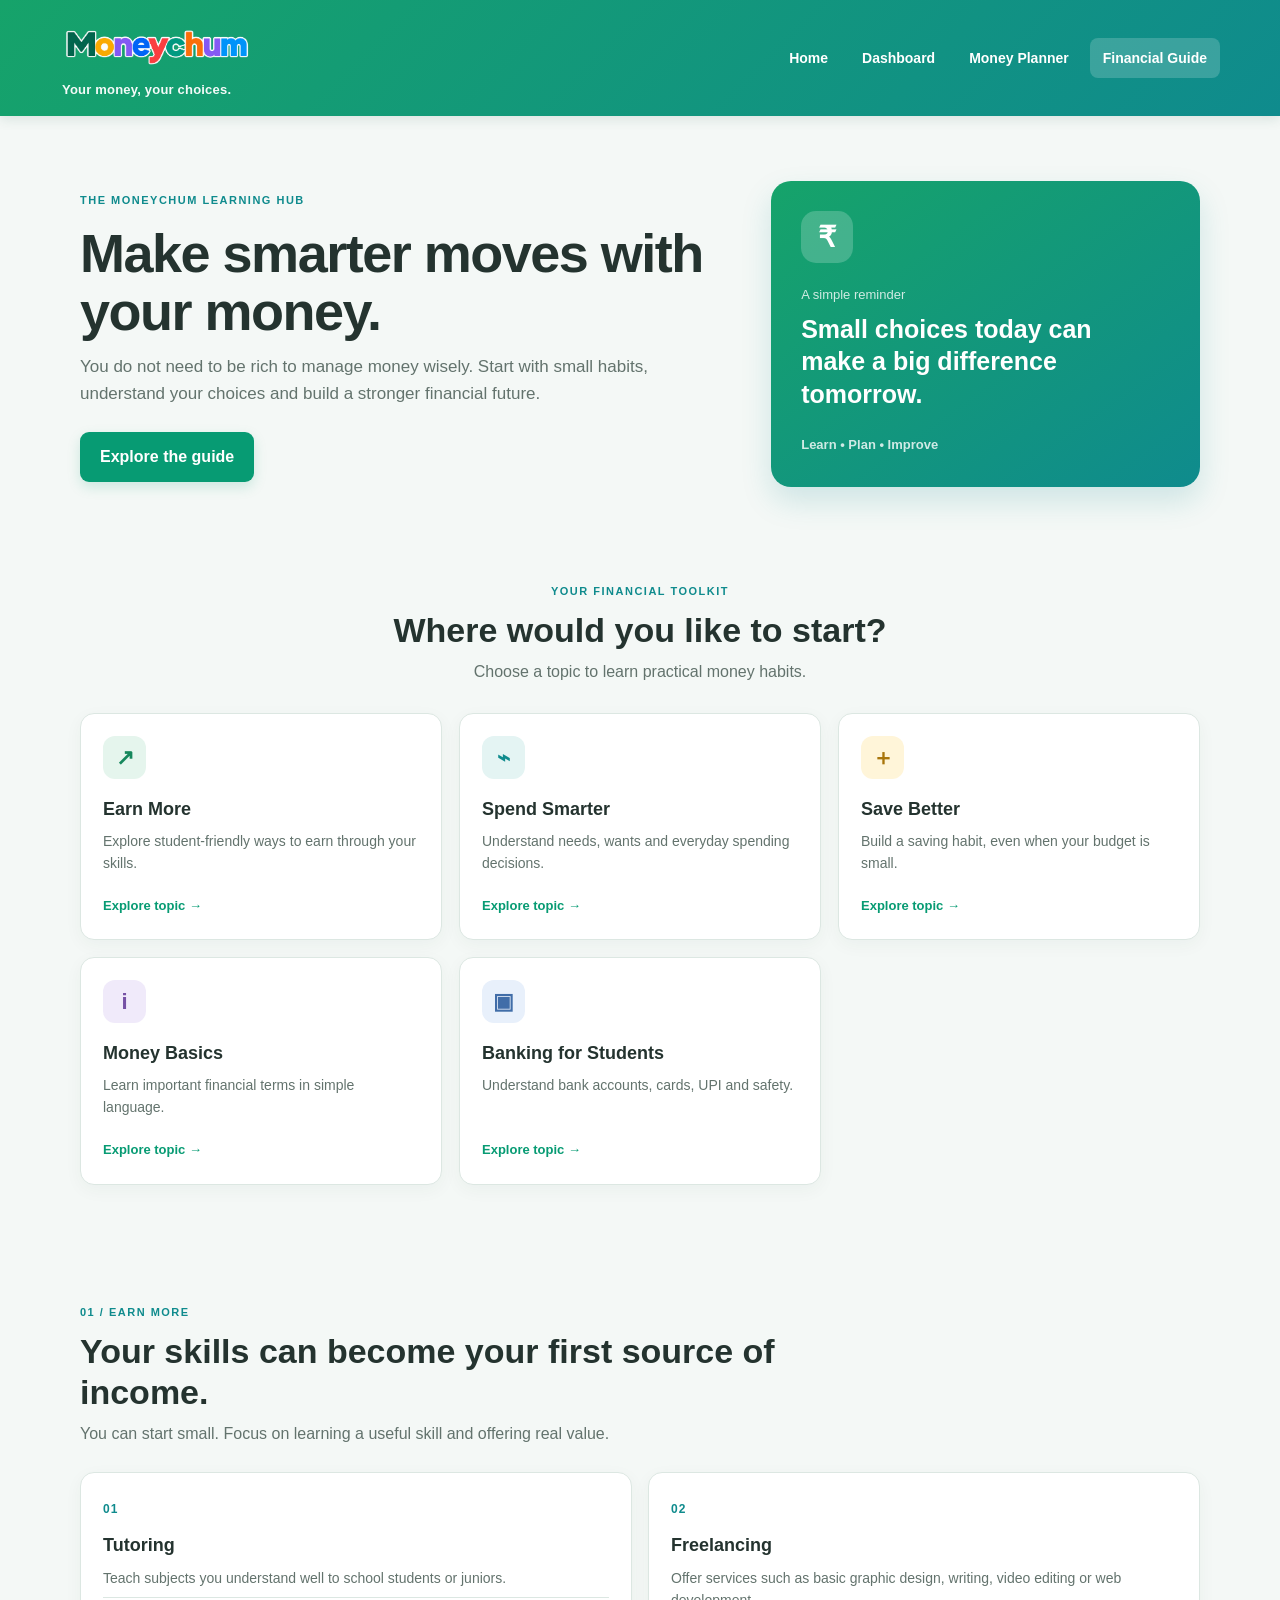
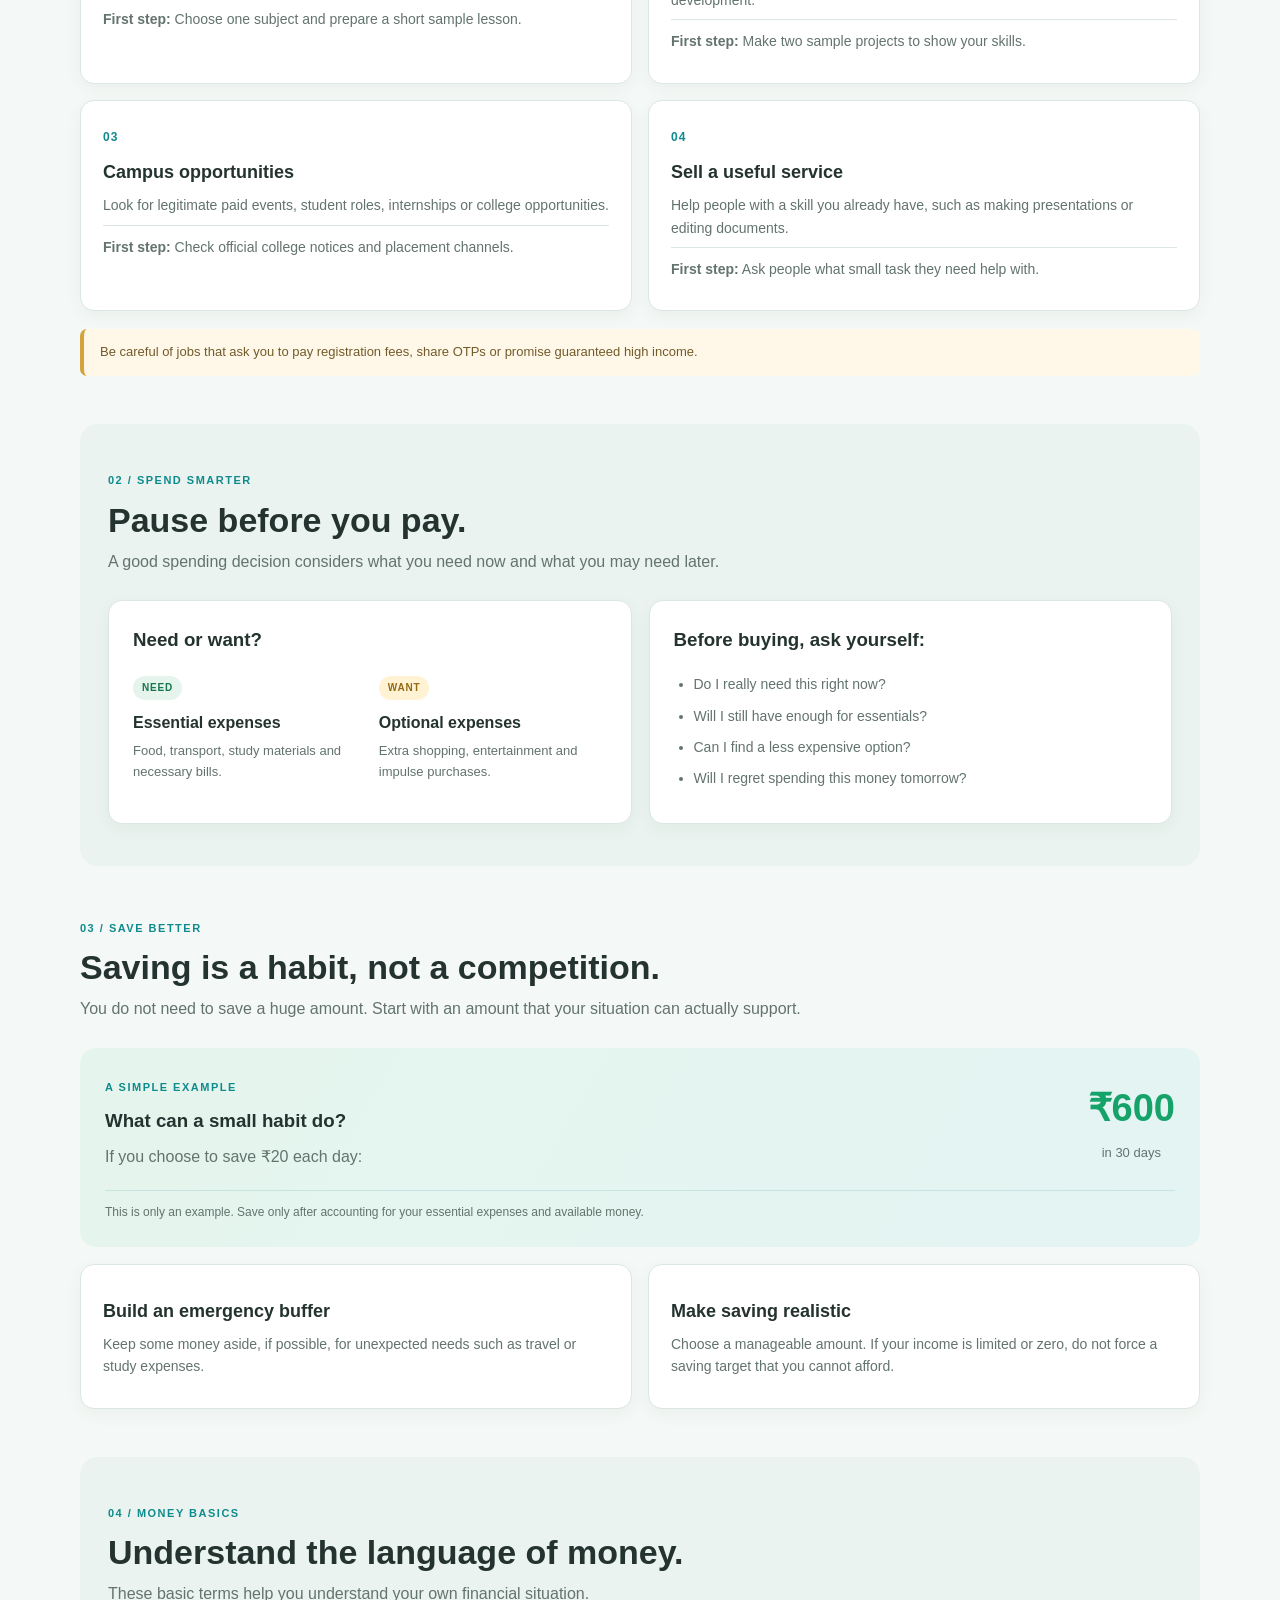
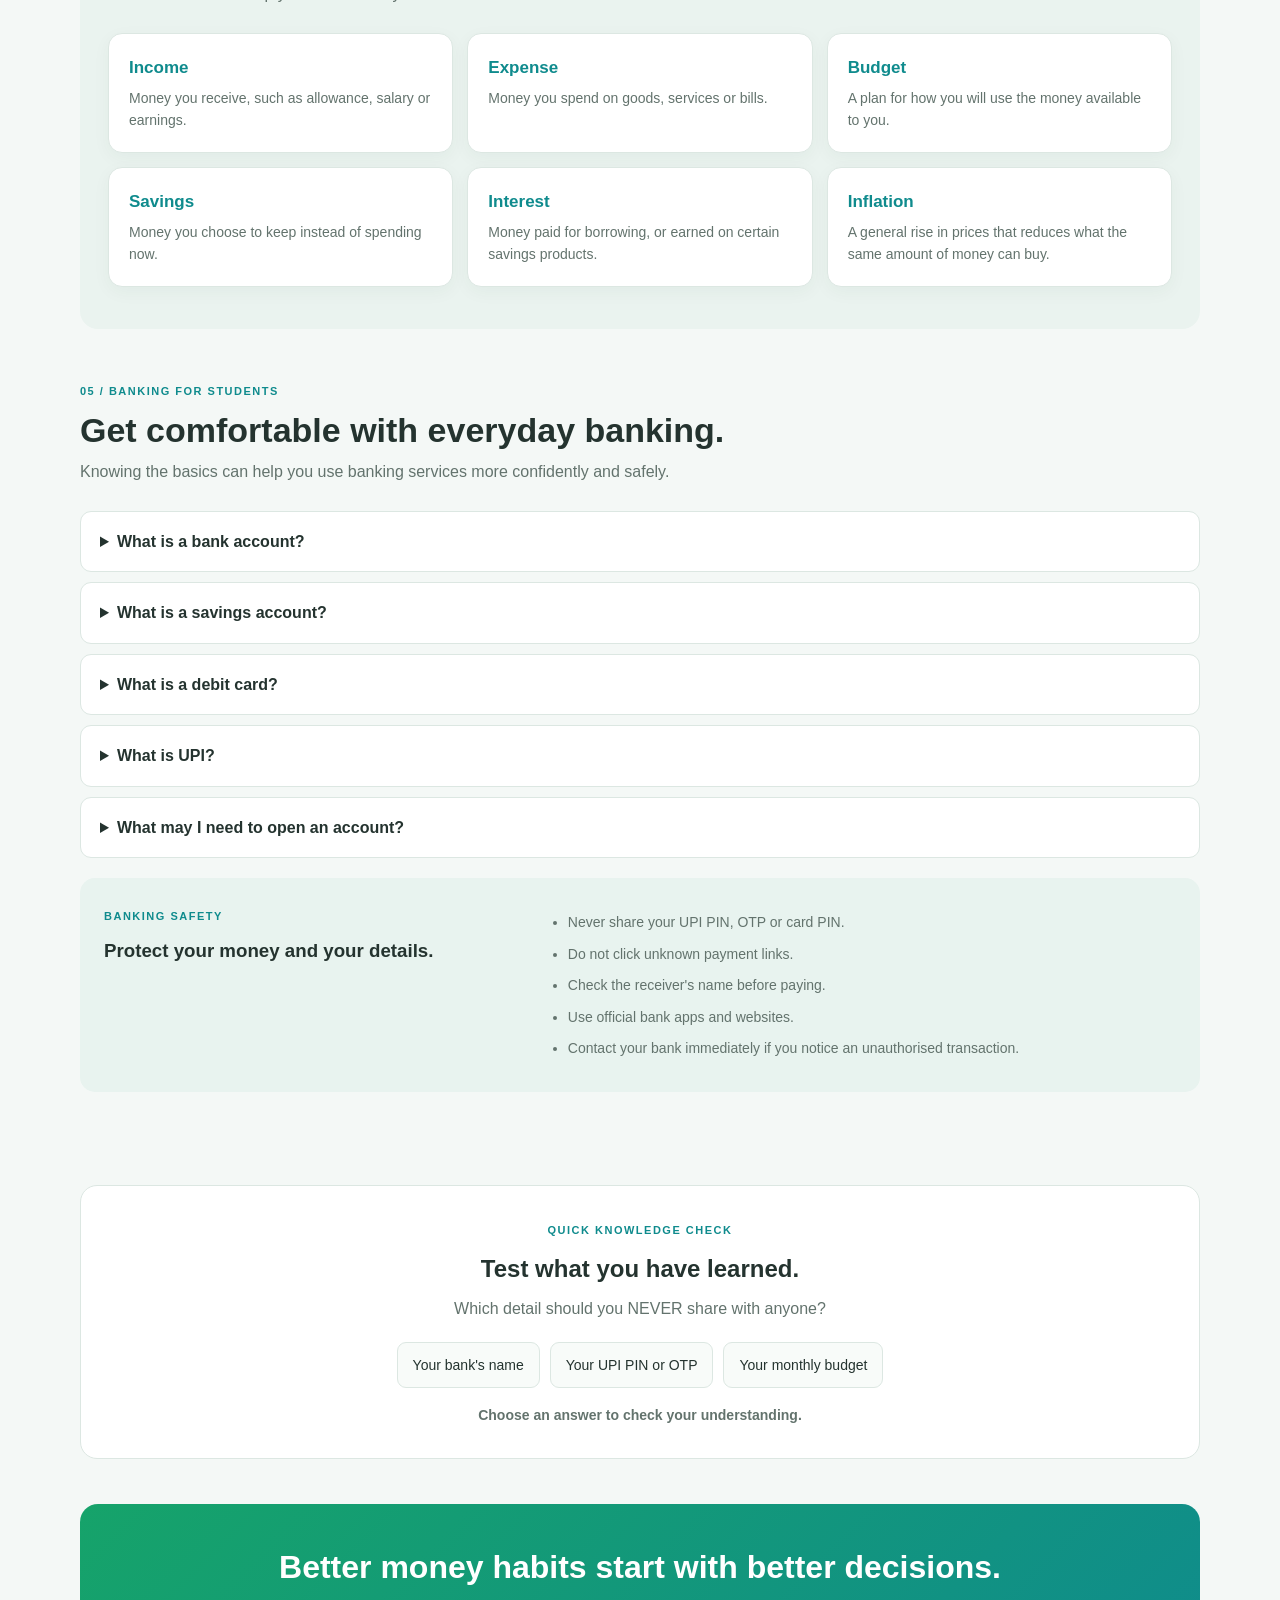
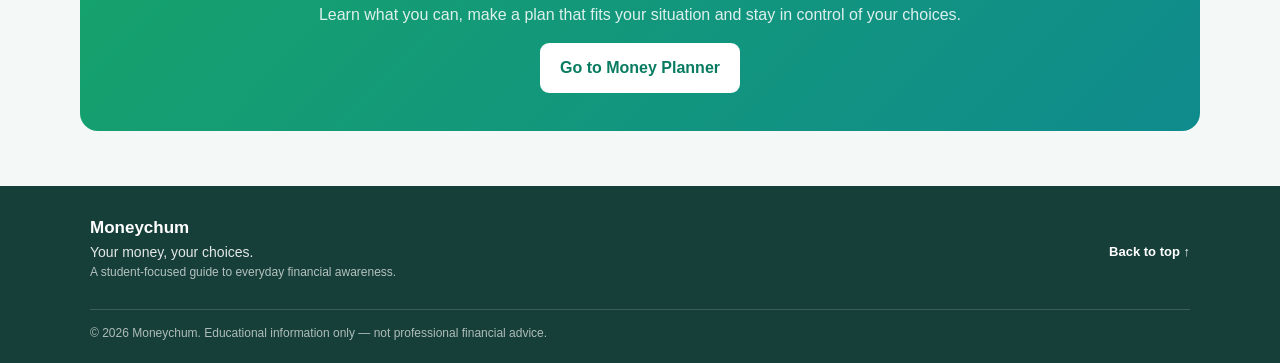
==== commit 2c5c74c7: "updates" ====
--- a/guide.html
+++ b/guide.html
@@ -1,6 +1,5 @@
 <!DOCTYPE html>
 <html lang="en">
-
 <head>
     <meta charset="UTF-8">
     <meta name="viewport" content="width=device-width, initial-scale=1.0">
@@ -8,23 +7,21 @@
     <link rel="stylesheet" href="guide.css">
     <script src="guide.js" defer></script>
 </head>
-
 <body>
 
     <!-- HEADER: same Moneychum branding -->
     <header class="site-header" id="top">
         <div class="header-inner">
-            <a class="brand" href="home.html" aria-label="Moneychum home">
-                <img src="assets/logo2.png" alt="Moneychum" class="brand-logo">
-                <span class="brand-tagline">Your money. Your choices.</span>
+            <a class="brand" href="home.html">
+                <img src="assets/logo2.png" alt="Moneychum logo" class="brand-logo">
+                <span class="brand-tagline">Your money, your choices.</span>
             </a>
-
 
             <nav class="main-nav" aria-label="Main navigation">
                 <a href="home.html">Home</a>
-                <a href="dashboard.html" class="active">Dashboard</a>
+                <a href="dashboard.html">Dashboard</a>
                 <a href="planner.html">Money Planner</a>
-                <a href="guide.html" class="active">Financial Guide</a>
+               <a href="guide.html" class="active">Financial Guide</a>
             </nav>
         </div>
     </header>
@@ -110,8 +107,7 @@
                     <span class="mini-icon">01</span>
                     <h3>Tutoring</h3>
                     <p>Teach subjects you understand well to school students or juniors.</p>
-                    <p class="tip"><strong>First step:</strong> Choose one subject and prepare a short sample lesson.
-                    </p>
+                    <p class="tip"><strong>First step:</strong> Choose one subject and prepare a short sample lesson.</p>
                 </article>
                 <article class="info-card">
                     <span class="mini-icon">02</span>
@@ -123,8 +119,7 @@
                     <span class="mini-icon">03</span>
                     <h3>Campus opportunities</h3>
                     <p>Look for legitimate paid events, student roles, internships or college opportunities.</p>
-                    <p class="tip"><strong>First step:</strong> Check official college notices and placement channels.
-                    </p>
+                    <p class="tip"><strong>First step:</strong> Check official college notices and placement channels.</p>
                 </article>
                 <article class="info-card">
                     <span class="mini-icon">04</span>
@@ -133,8 +128,7 @@
                     <p class="tip"><strong>First step:</strong> Ask people what small task they need help with.</p>
                 </article>
             </div>
-            <p class="safety-note">Be careful of jobs that ask you to pay registration fees, share OTPs or promise
-                guaranteed high income.</p>
+            <p class="safety-note">Be careful of jobs that ask you to pay registration fees, share OTPs or promise guaranteed high income.</p>
         </section>
 
         <!-- SPEND SMARTER -->
@@ -179,8 +173,7 @@
             <div class="section-heading left-heading">
                 <span class="eyebrow">03 / SAVE BETTER</span>
                 <h2>Saving is a habit, not a competition.</h2>
-                <p>You do not need to save a huge amount. Start with an amount that your situation can actually support.
-                </p>
+                <p>You do not need to save a huge amount. Start with an amount that your situation can actually support.</p>
             </div>
 
             <div class="saving-example">
@@ -193,8 +186,7 @@
                     <strong>₹600</strong>
                     <span>in 30 days</span>
                 </div>
-                <p class="example-note">This is only an example. Save only after accounting for your essential expenses
-                    and available money.</p>
+                <p class="example-note">This is only an example. Save only after accounting for your essential expenses and available money.</p>
             </div>
 
             <div class="info-grid two-cards">
@@ -204,8 +196,7 @@
                 </article>
                 <article class="info-card">
                     <h3>Make saving realistic</h3>
-                    <p>Choose a manageable amount. If your income is limited or zero, do not force a saving target that
-                        you cannot afford.</p>
+                    <p>Choose a manageable amount. If your income is limited or zero, do not force a saving target that you cannot afford.</p>
                 </article>
             </div>
         </section>
@@ -257,29 +248,23 @@
             <div class="banking-list">
                 <details>
                     <summary>What is a bank account?</summary>
-                    <p>A bank account is a place where a bank records and holds your money. It can help you receive
-                        money, make payments and keep track of transactions.</p>
+                    <p>A bank account is a place where a bank records and holds your money. It can help you receive money, make payments and keep track of transactions.</p>
                 </details>
                 <details>
                     <summary>What is a savings account?</summary>
-                    <p>A savings account is a common type of bank account used to deposit money and access it when
-                        needed. Features, fees and interest rates vary by bank and account.</p>
+                    <p>A savings account is a common type of bank account used to deposit money and access it when needed. Features, fees and interest rates vary by bank and account.</p>
                 </details>
                 <details>
                     <summary>What is a debit card?</summary>
-                    <p>A debit card lets you make payments or withdraw cash using money available in your linked bank
-                        account, subject to your bank's rules.</p>
+                    <p>A debit card lets you make payments or withdraw cash using money available in your linked bank account, subject to your bank's rules.</p>
                 </details>
                 <details>
                     <summary>What is UPI?</summary>
-                    <p>UPI is a system that allows people to send and receive money digitally between participating bank
-                        accounts.</p>
+                    <p>UPI is a system that allows people to send and receive money digitally between participating bank accounts.</p>
                 </details>
                 <details>
                     <summary>What may I need to open an account?</summary>
-                    <p>Requirements vary by bank and account type. Banks commonly ask for identity and address
-                        verification, photographs or other details. Check the bank's official website or branch for the
-                        current list.</p>
+                    <p>Requirements vary by bank and account type. Banks commonly ask for identity and address verification, photographs or other details. Check the bank's official website or branch for the current list.</p>
                 </details>
             </div>
 
@@ -310,8 +295,7 @@
                     <button class="quiz-option" data-answer="correct">Your UPI PIN or OTP</button>
                     <button class="quiz-option" data-answer="wrong">Your monthly budget</button>
                 </div>
-                <p id="quiz-feedback" class="quiz-feedback" aria-live="polite">Choose an answer to check your
-                    understanding.</p>
+                <p id="quiz-feedback" class="quiz-feedback" aria-live="polite">Choose an answer to check your understanding.</p>
             </div>
         </section>
 
@@ -334,7 +318,7 @@
             <p class="copyright">© 2026 Moneychum. Educational information only — not professional financial advice.</p>
         </div>
     </footer>
+        <script src="guide.js" defer></script>
 
 </body>
-
-</html>+</html>
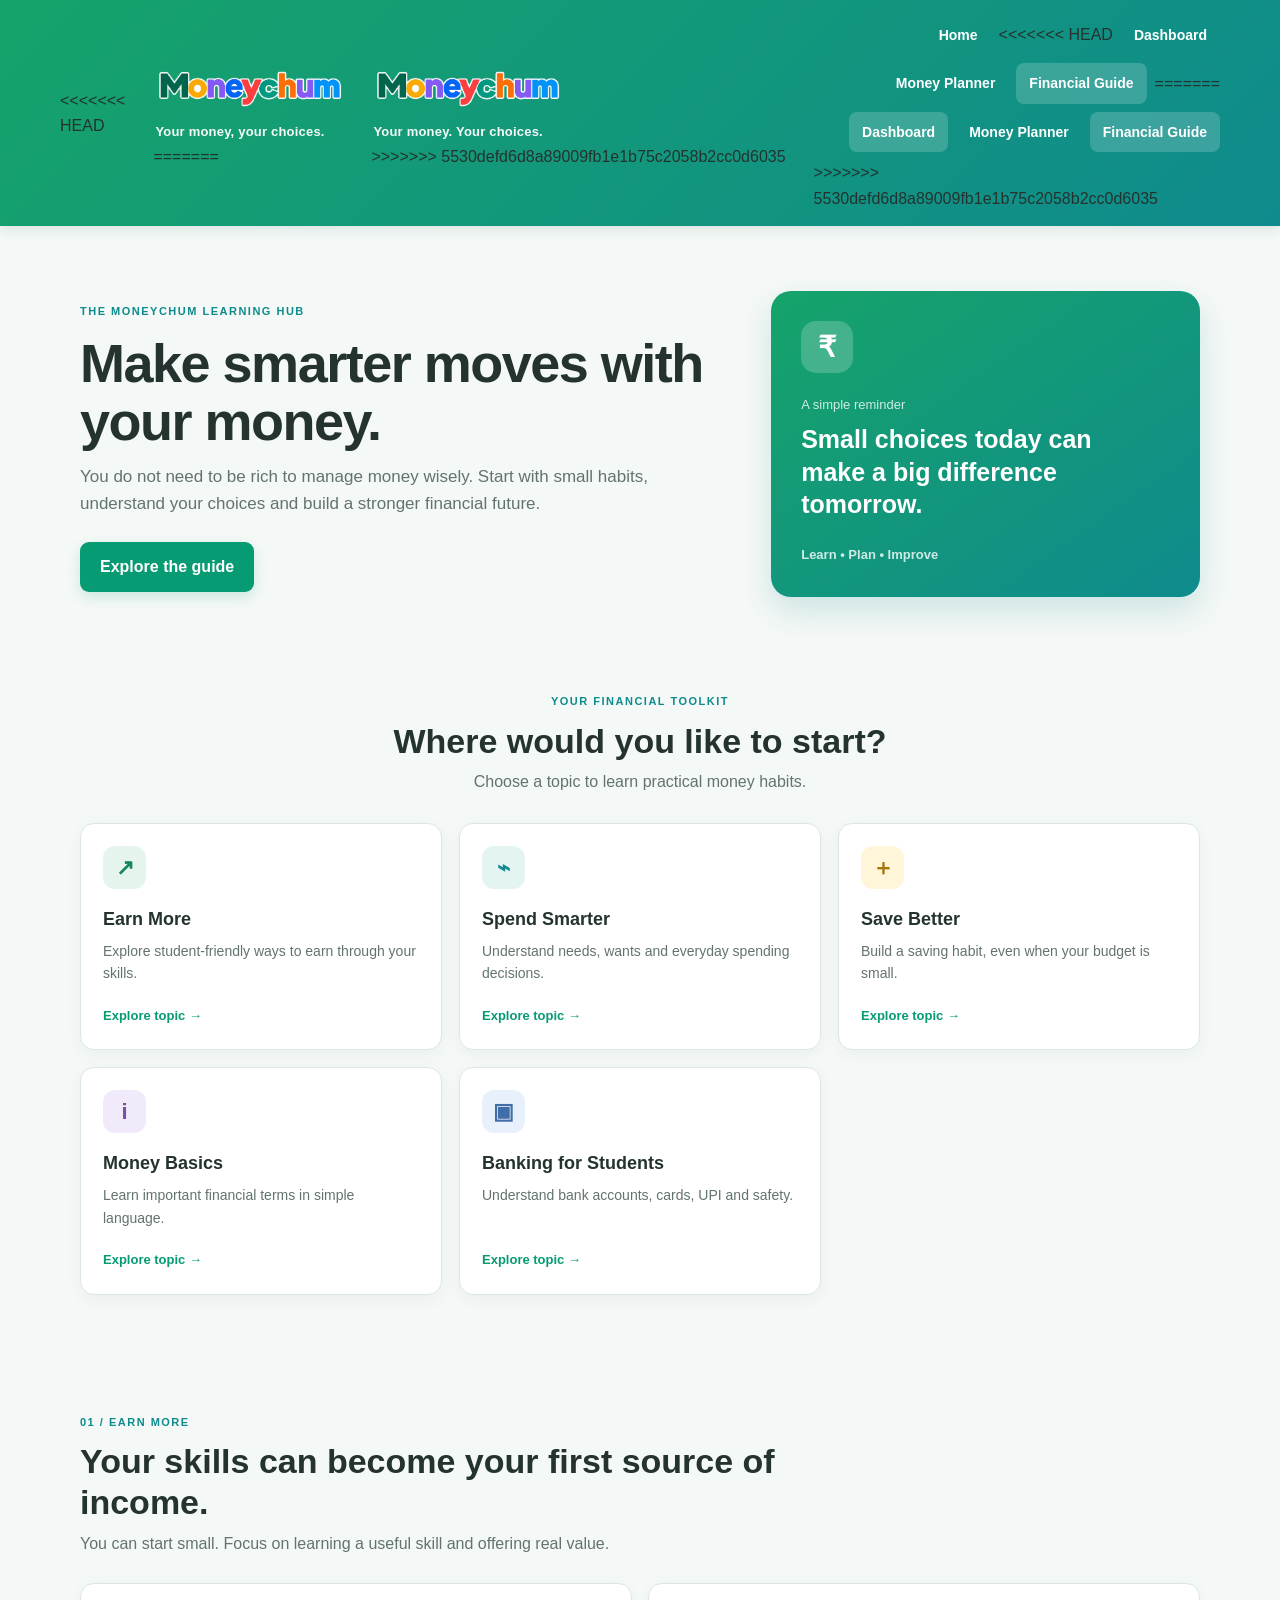
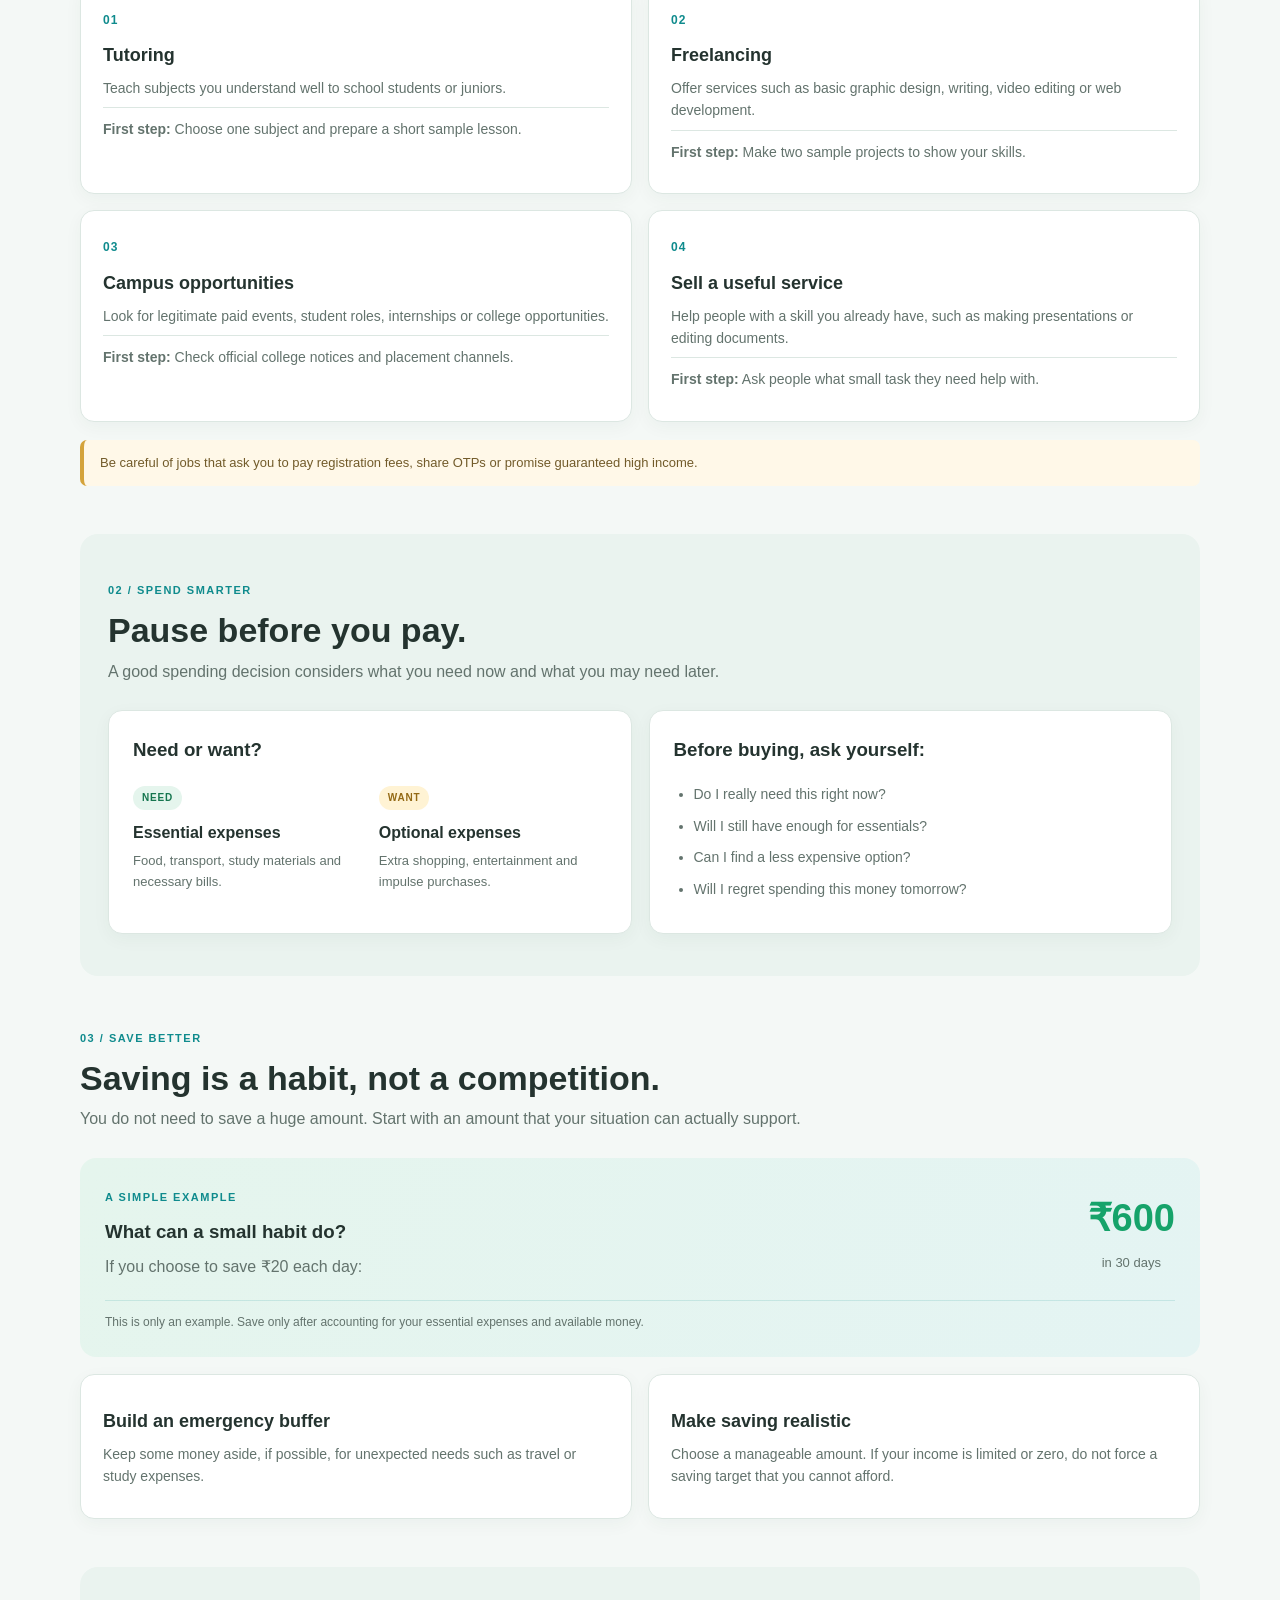
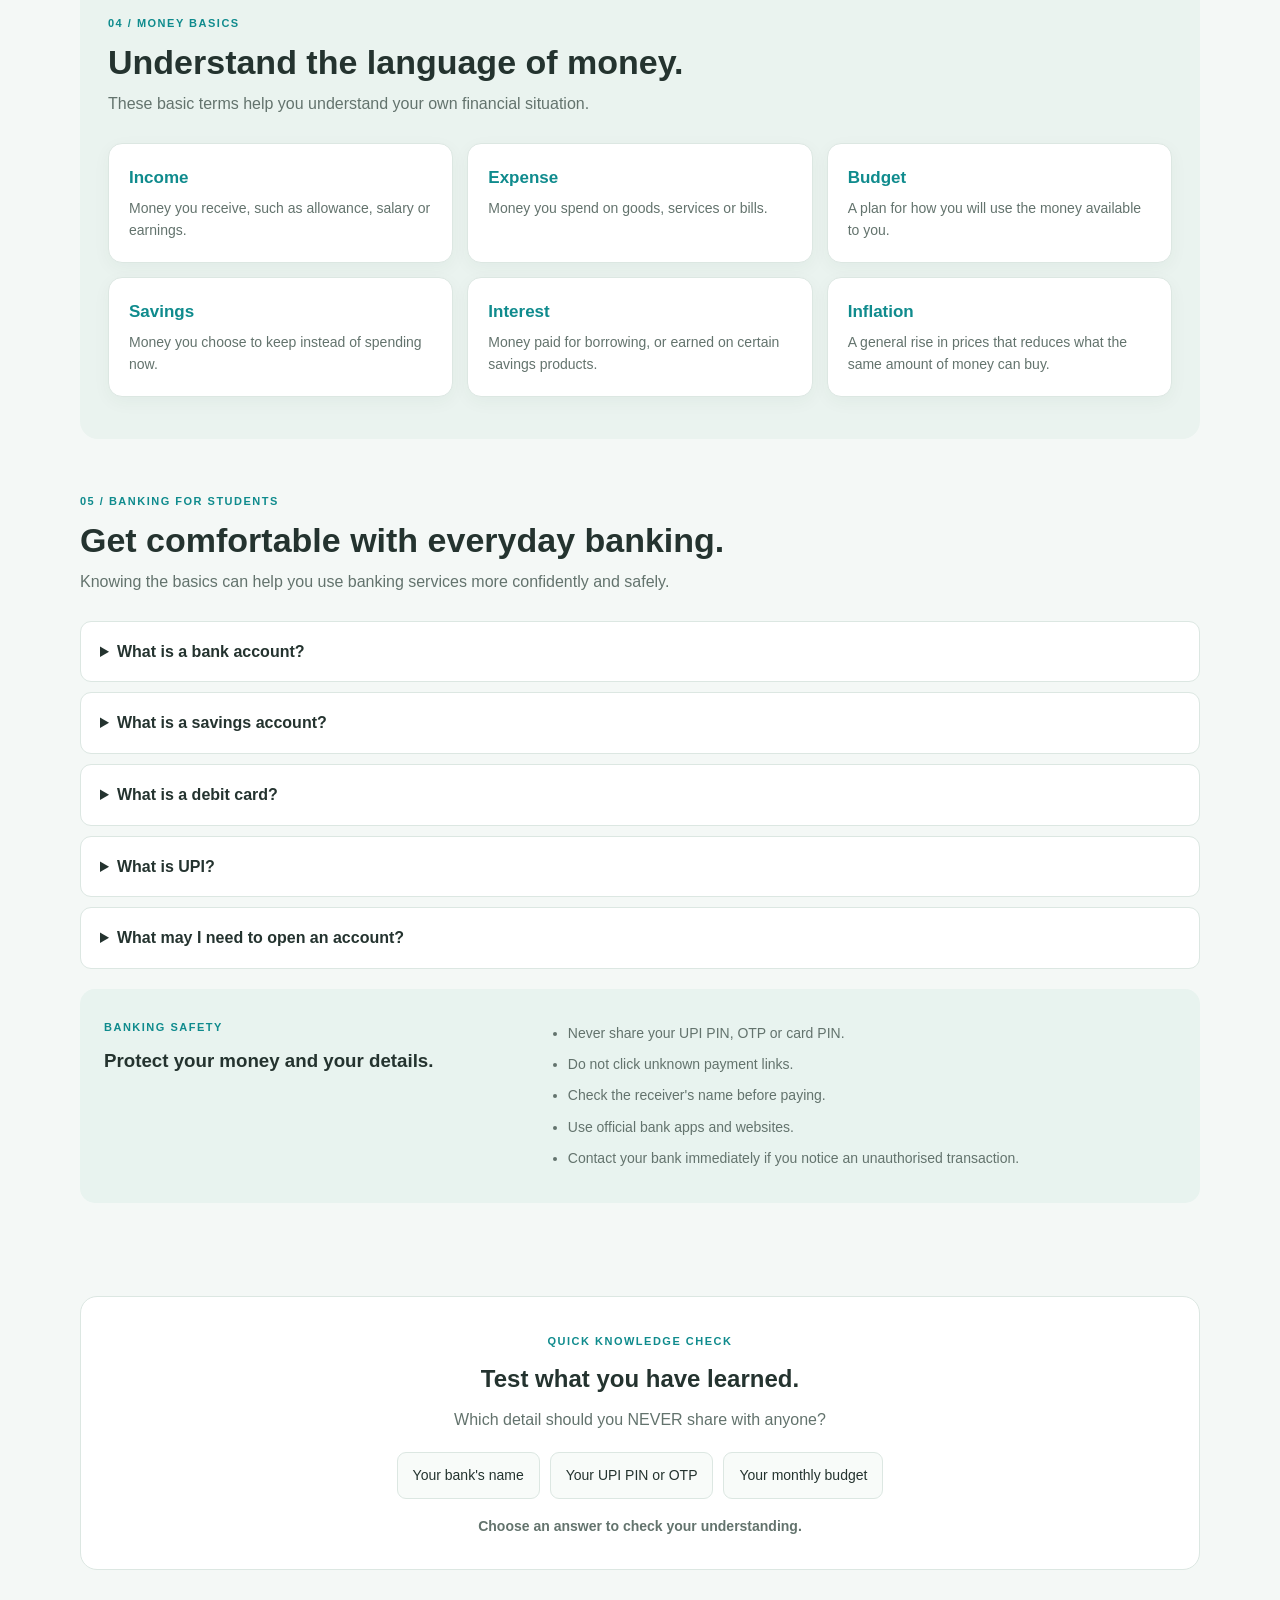
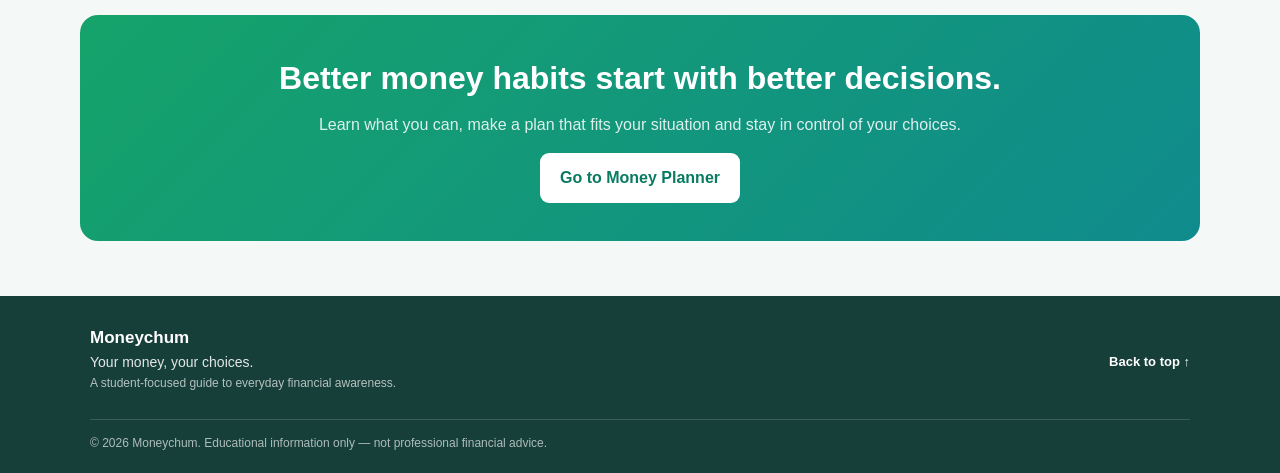
==== commit 086a8b17: "Merge branch 'main' of https://github.com/kunn-aal/moneychum-website" ====
--- a/guide.html
+++ b/guide.html
@@ -1,5 +1,6 @@
 <!DOCTYPE html>
 <html lang="en">
+
 <head>
     <meta charset="UTF-8">
     <meta name="viewport" content="width=device-width, initial-scale=1.0">
@@ -7,21 +8,35 @@
     <link rel="stylesheet" href="guide.css">
     <script src="guide.js" defer></script>
 </head>
+
 <body>
 
     <!-- HEADER: same Moneychum branding -->
     <header class="site-header" id="top">
         <div class="header-inner">
+<<<<<<< HEAD
             <a class="brand" href="home.html">
                 <img src="assets/logo2.png" alt="Moneychum logo" class="brand-logo">
                 <span class="brand-tagline">Your money, your choices.</span>
+=======
+            <a class="brand" href="home.html" aria-label="Moneychum home">
+                <img src="assets/logo2.png" alt="Moneychum" class="brand-logo">
+                <span class="brand-tagline">Your money. Your choices.</span>
+>>>>>>> 5530defd6d8a89009fb1e1b75c2058b2cc0d6035
             </a>
+
 
             <nav class="main-nav" aria-label="Main navigation">
                 <a href="home.html">Home</a>
+<<<<<<< HEAD
                 <a href="dashboard.html">Dashboard</a>
                 <a href="planner.html">Money Planner</a>
                <a href="guide.html" class="active">Financial Guide</a>
+=======
+                <a href="dashboard.html" class="active">Dashboard</a>
+                <a href="planner.html">Money Planner</a>
+                <a href="guide.html" class="active">Financial Guide</a>
+>>>>>>> 5530defd6d8a89009fb1e1b75c2058b2cc0d6035
             </nav>
         </div>
     </header>
@@ -107,7 +122,8 @@
                     <span class="mini-icon">01</span>
                     <h3>Tutoring</h3>
                     <p>Teach subjects you understand well to school students or juniors.</p>
-                    <p class="tip"><strong>First step:</strong> Choose one subject and prepare a short sample lesson.</p>
+                    <p class="tip"><strong>First step:</strong> Choose one subject and prepare a short sample lesson.
+                    </p>
                 </article>
                 <article class="info-card">
                     <span class="mini-icon">02</span>
@@ -119,7 +135,8 @@
                     <span class="mini-icon">03</span>
                     <h3>Campus opportunities</h3>
                     <p>Look for legitimate paid events, student roles, internships or college opportunities.</p>
-                    <p class="tip"><strong>First step:</strong> Check official college notices and placement channels.</p>
+                    <p class="tip"><strong>First step:</strong> Check official college notices and placement channels.
+                    </p>
                 </article>
                 <article class="info-card">
                     <span class="mini-icon">04</span>
@@ -128,7 +145,8 @@
                     <p class="tip"><strong>First step:</strong> Ask people what small task they need help with.</p>
                 </article>
             </div>
-            <p class="safety-note">Be careful of jobs that ask you to pay registration fees, share OTPs or promise guaranteed high income.</p>
+            <p class="safety-note">Be careful of jobs that ask you to pay registration fees, share OTPs or promise
+                guaranteed high income.</p>
         </section>
 
         <!-- SPEND SMARTER -->
@@ -173,7 +191,8 @@
             <div class="section-heading left-heading">
                 <span class="eyebrow">03 / SAVE BETTER</span>
                 <h2>Saving is a habit, not a competition.</h2>
-                <p>You do not need to save a huge amount. Start with an amount that your situation can actually support.</p>
+                <p>You do not need to save a huge amount. Start with an amount that your situation can actually support.
+                </p>
             </div>
 
             <div class="saving-example">
@@ -186,7 +205,8 @@
                     <strong>₹600</strong>
                     <span>in 30 days</span>
                 </div>
-                <p class="example-note">This is only an example. Save only after accounting for your essential expenses and available money.</p>
+                <p class="example-note">This is only an example. Save only after accounting for your essential expenses
+                    and available money.</p>
             </div>
 
             <div class="info-grid two-cards">
@@ -196,7 +216,8 @@
                 </article>
                 <article class="info-card">
                     <h3>Make saving realistic</h3>
-                    <p>Choose a manageable amount. If your income is limited or zero, do not force a saving target that you cannot afford.</p>
+                    <p>Choose a manageable amount. If your income is limited or zero, do not force a saving target that
+                        you cannot afford.</p>
                 </article>
             </div>
         </section>
@@ -248,23 +269,29 @@
             <div class="banking-list">
                 <details>
                     <summary>What is a bank account?</summary>
-                    <p>A bank account is a place where a bank records and holds your money. It can help you receive money, make payments and keep track of transactions.</p>
+                    <p>A bank account is a place where a bank records and holds your money. It can help you receive
+                        money, make payments and keep track of transactions.</p>
                 </details>
                 <details>
                     <summary>What is a savings account?</summary>
-                    <p>A savings account is a common type of bank account used to deposit money and access it when needed. Features, fees and interest rates vary by bank and account.</p>
+                    <p>A savings account is a common type of bank account used to deposit money and access it when
+                        needed. Features, fees and interest rates vary by bank and account.</p>
                 </details>
                 <details>
                     <summary>What is a debit card?</summary>
-                    <p>A debit card lets you make payments or withdraw cash using money available in your linked bank account, subject to your bank's rules.</p>
+                    <p>A debit card lets you make payments or withdraw cash using money available in your linked bank
+                        account, subject to your bank's rules.</p>
                 </details>
                 <details>
                     <summary>What is UPI?</summary>
-                    <p>UPI is a system that allows people to send and receive money digitally between participating bank accounts.</p>
+                    <p>UPI is a system that allows people to send and receive money digitally between participating bank
+                        accounts.</p>
                 </details>
                 <details>
                     <summary>What may I need to open an account?</summary>
-                    <p>Requirements vary by bank and account type. Banks commonly ask for identity and address verification, photographs or other details. Check the bank's official website or branch for the current list.</p>
+                    <p>Requirements vary by bank and account type. Banks commonly ask for identity and address
+                        verification, photographs or other details. Check the bank's official website or branch for the
+                        current list.</p>
                 </details>
             </div>
 
@@ -295,7 +322,8 @@
                     <button class="quiz-option" data-answer="correct">Your UPI PIN or OTP</button>
                     <button class="quiz-option" data-answer="wrong">Your monthly budget</button>
                 </div>
-                <p id="quiz-feedback" class="quiz-feedback" aria-live="polite">Choose an answer to check your understanding.</p>
+                <p id="quiz-feedback" class="quiz-feedback" aria-live="polite">Choose an answer to check your
+                    understanding.</p>
             </div>
         </section>
 
@@ -318,7 +346,7 @@
             <p class="copyright">© 2026 Moneychum. Educational information only — not professional financial advice.</p>
         </div>
     </footer>
-        <script src="guide.js" defer></script>
-
+ <script src="guide.js" defer></script>
 </body>
-</html>
+
+</html>
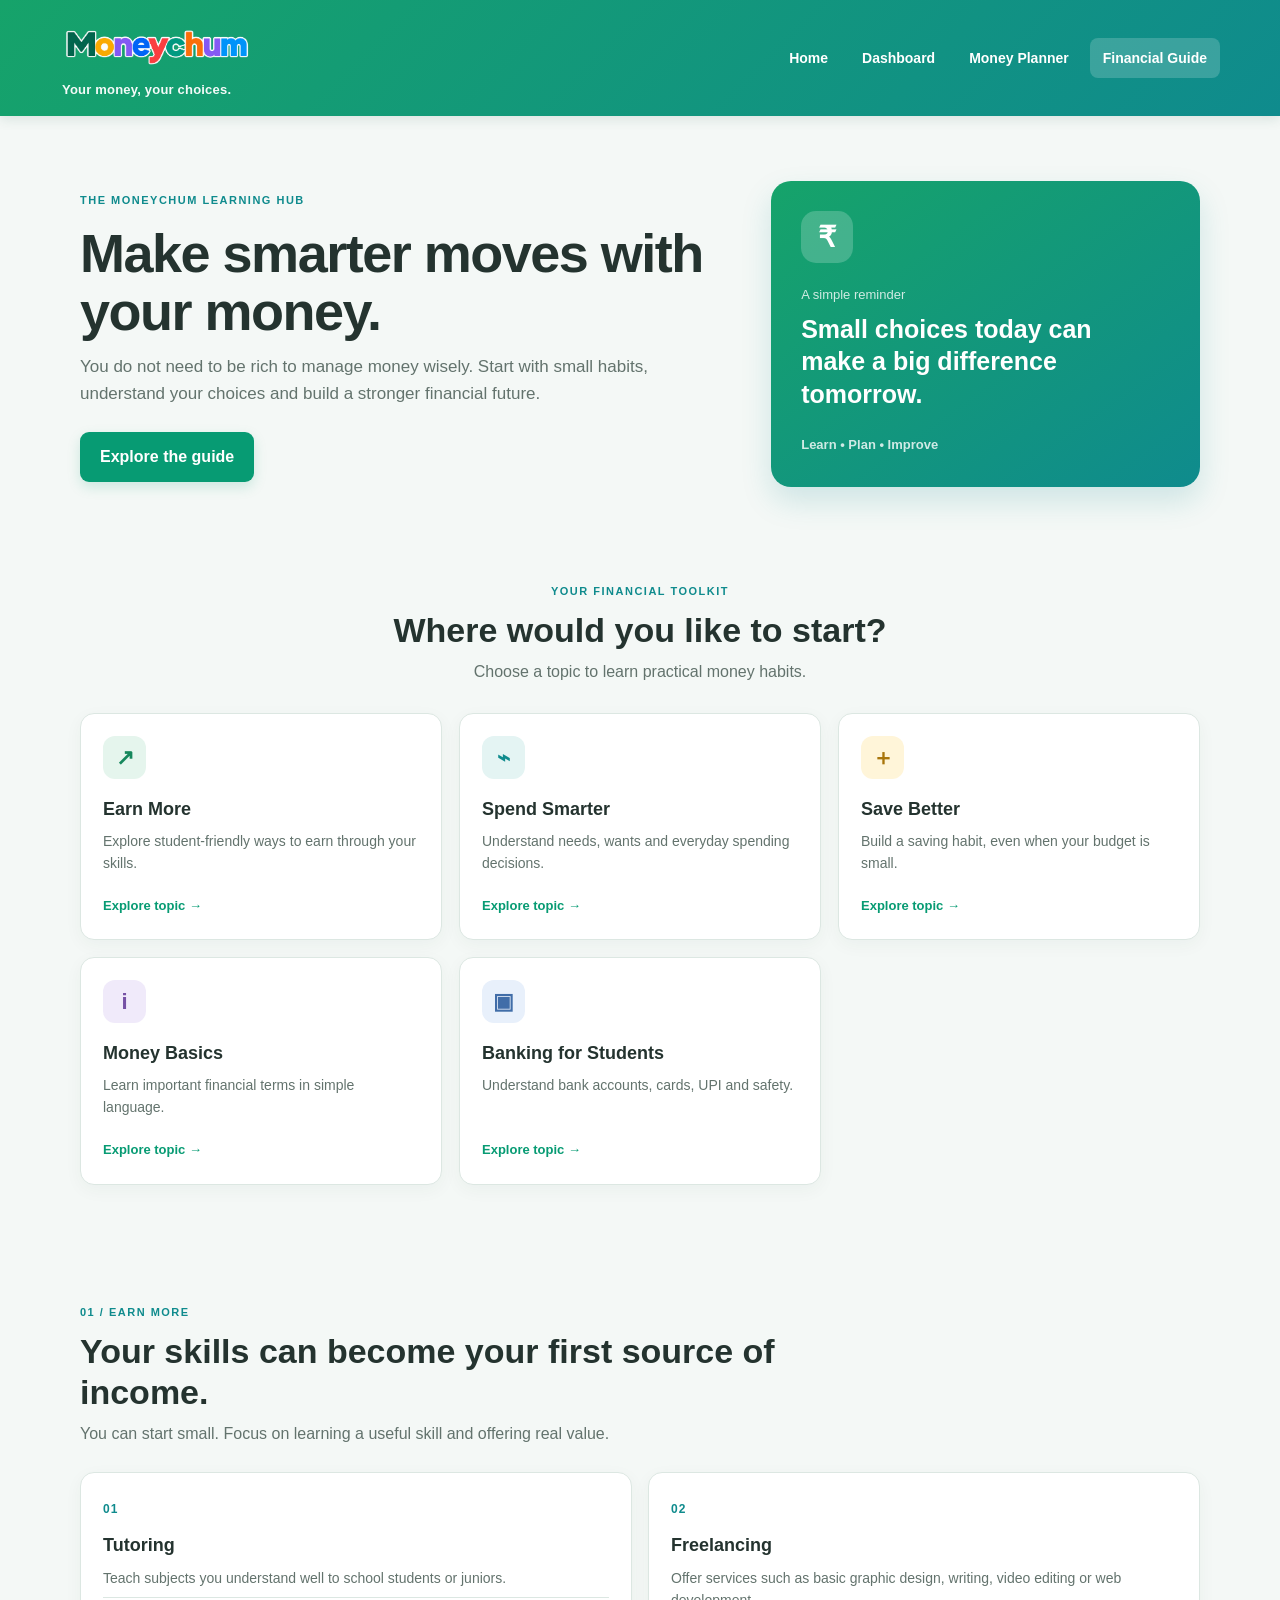
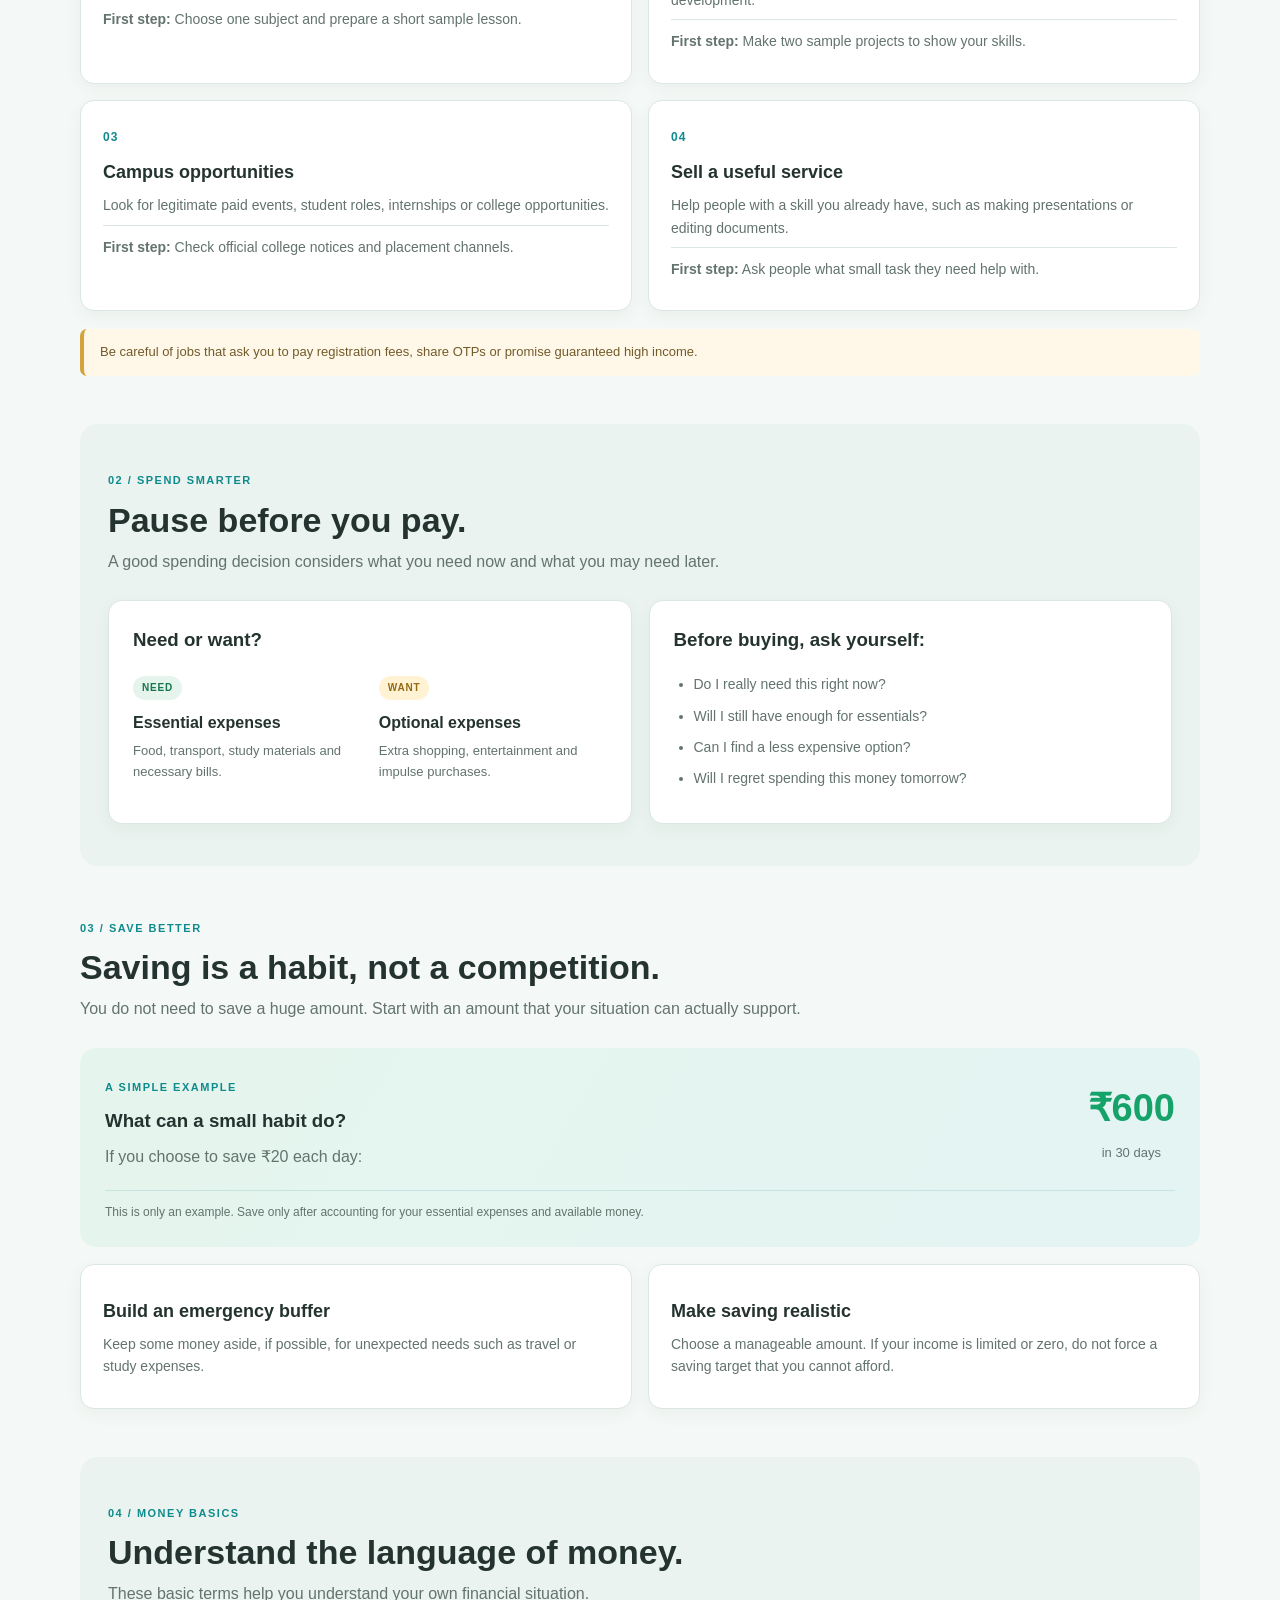
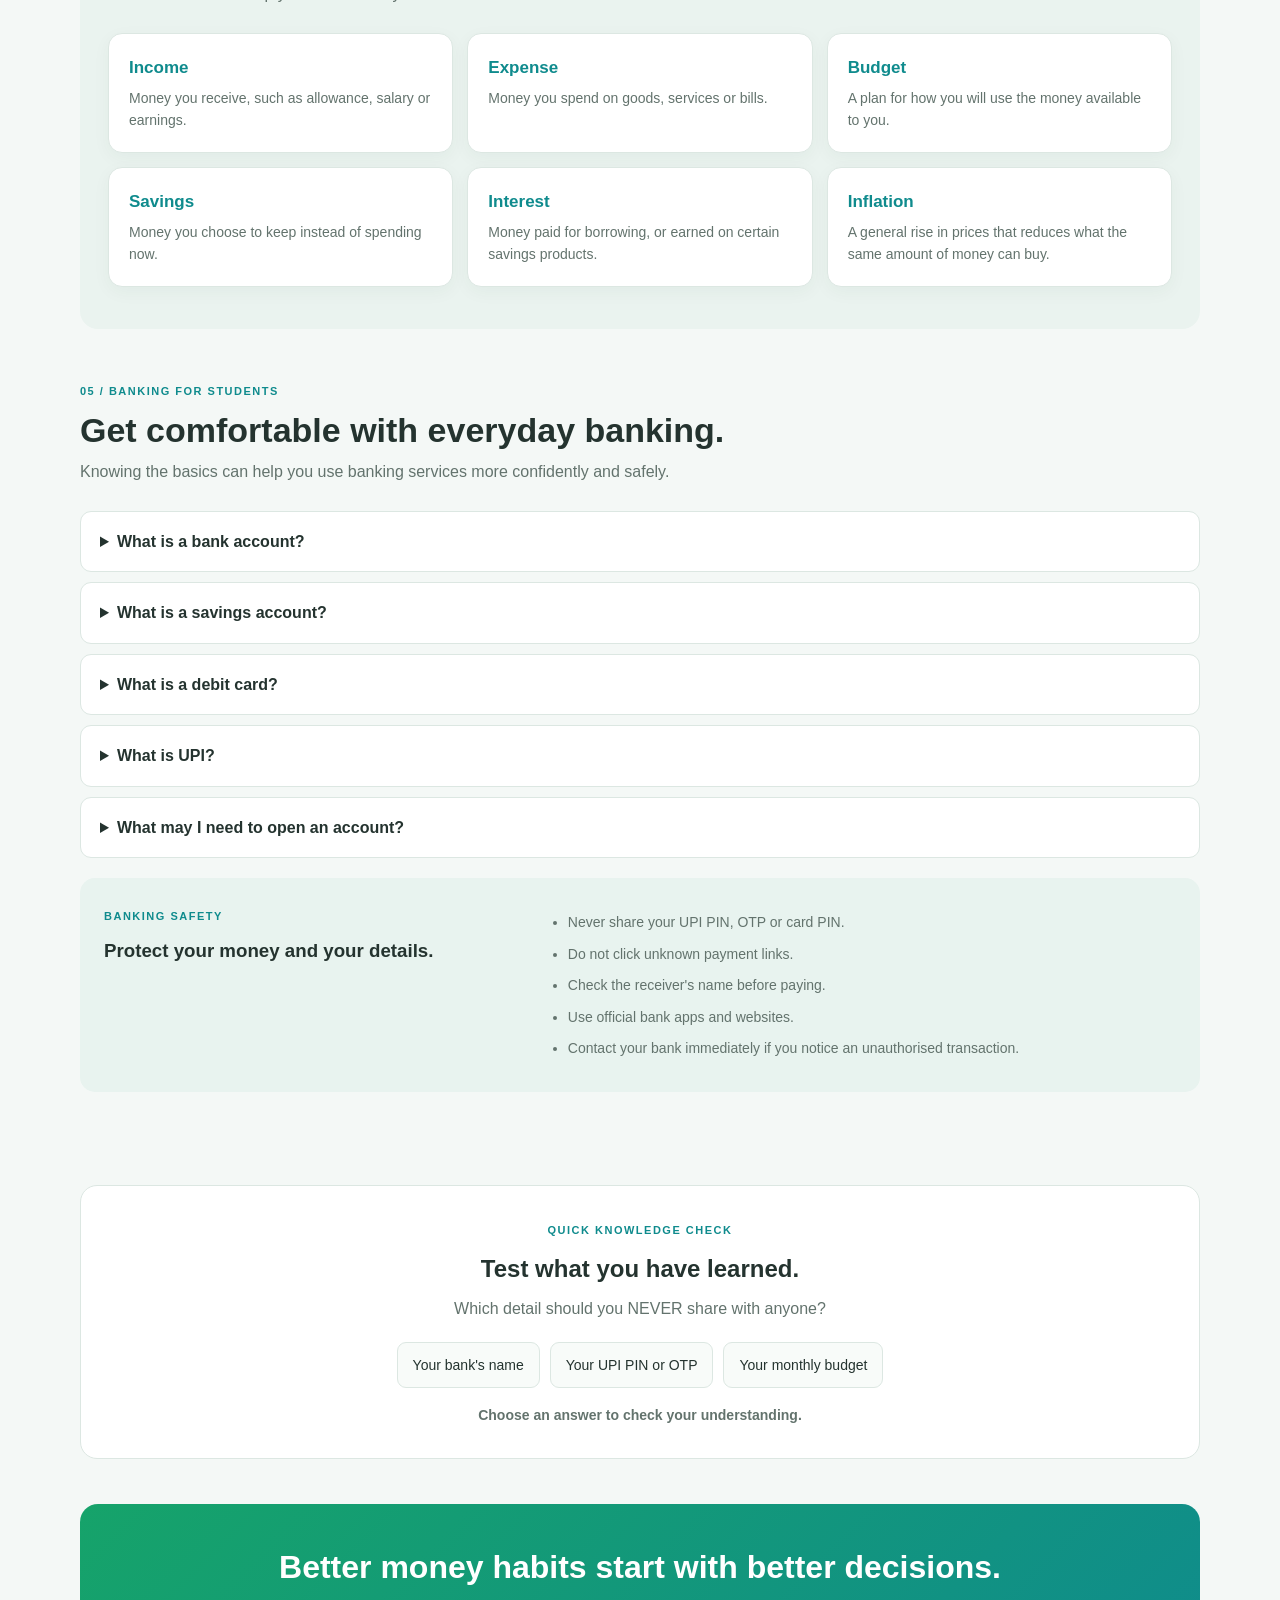
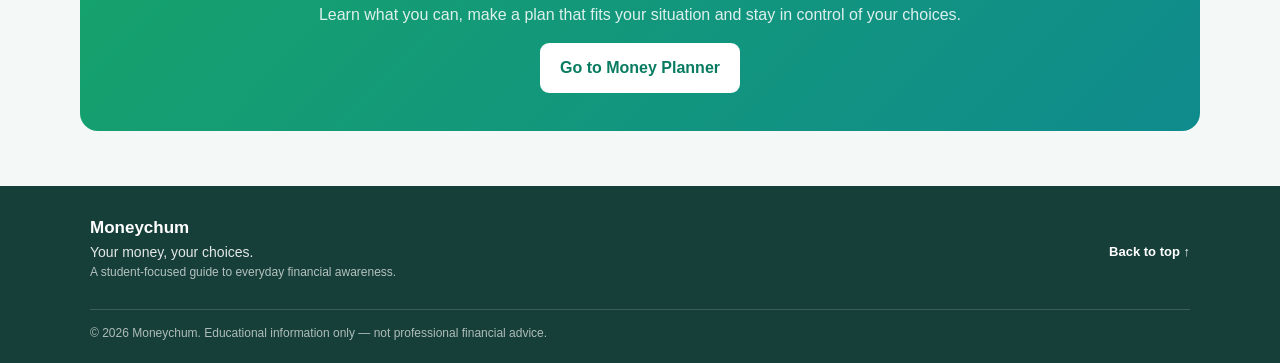
==== commit 1bdf9f31: "new updates" ====
--- a/guide.html
+++ b/guide.html
@@ -14,29 +14,17 @@
     <!-- HEADER: same Moneychum branding -->
     <header class="site-header" id="top">
         <div class="header-inner">
-<<<<<<< HEAD
             <a class="brand" href="home.html">
                 <img src="assets/logo2.png" alt="Moneychum logo" class="brand-logo">
                 <span class="brand-tagline">Your money, your choices.</span>
-=======
-            <a class="brand" href="home.html" aria-label="Moneychum home">
-                <img src="assets/logo2.png" alt="Moneychum" class="brand-logo">
-                <span class="brand-tagline">Your money. Your choices.</span>
->>>>>>> 5530defd6d8a89009fb1e1b75c2058b2cc0d6035
             </a>
 
 
             <nav class="main-nav" aria-label="Main navigation">
                 <a href="home.html">Home</a>
-<<<<<<< HEAD
                 <a href="dashboard.html">Dashboard</a>
                 <a href="planner.html">Money Planner</a>
-               <a href="guide.html" class="active">Financial Guide</a>
-=======
-                <a href="dashboard.html" class="active">Dashboard</a>
-                <a href="planner.html">Money Planner</a>
                 <a href="guide.html" class="active">Financial Guide</a>
->>>>>>> 5530defd6d8a89009fb1e1b75c2058b2cc0d6035
             </nav>
         </div>
     </header>
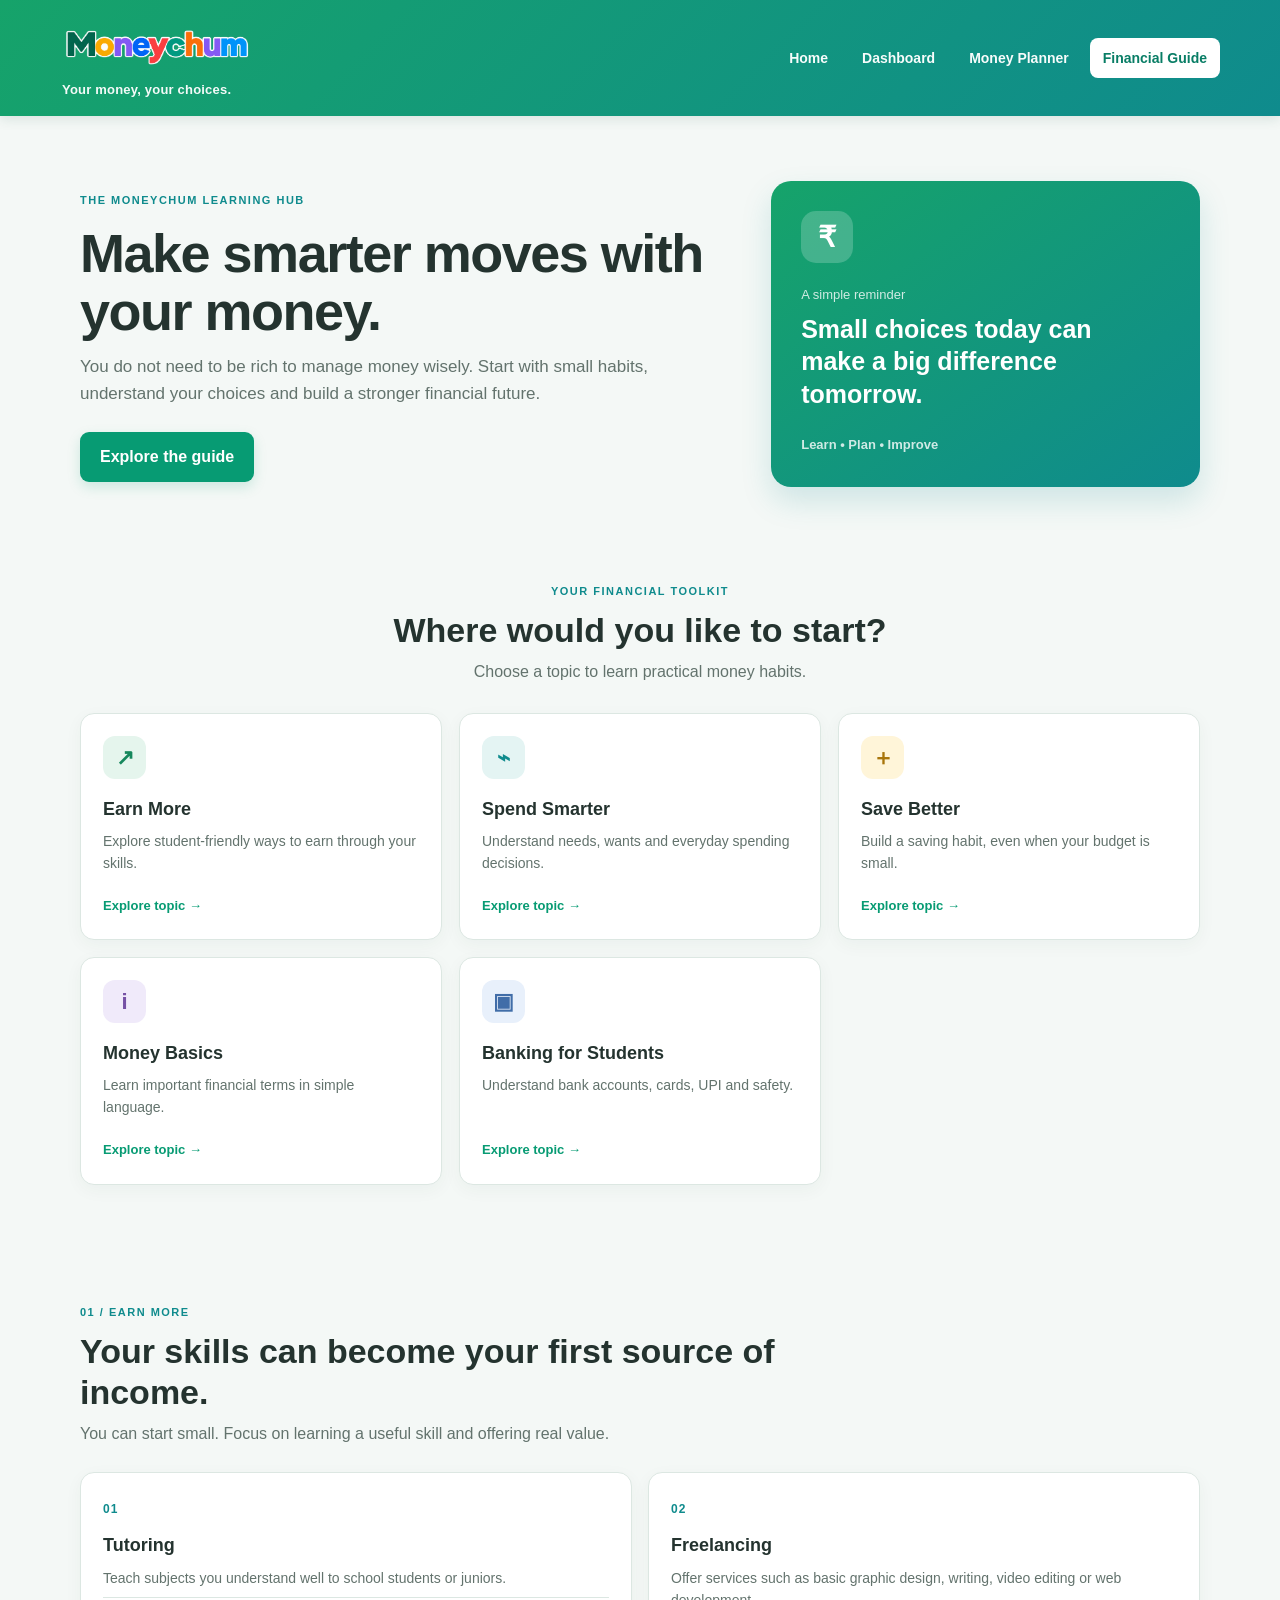
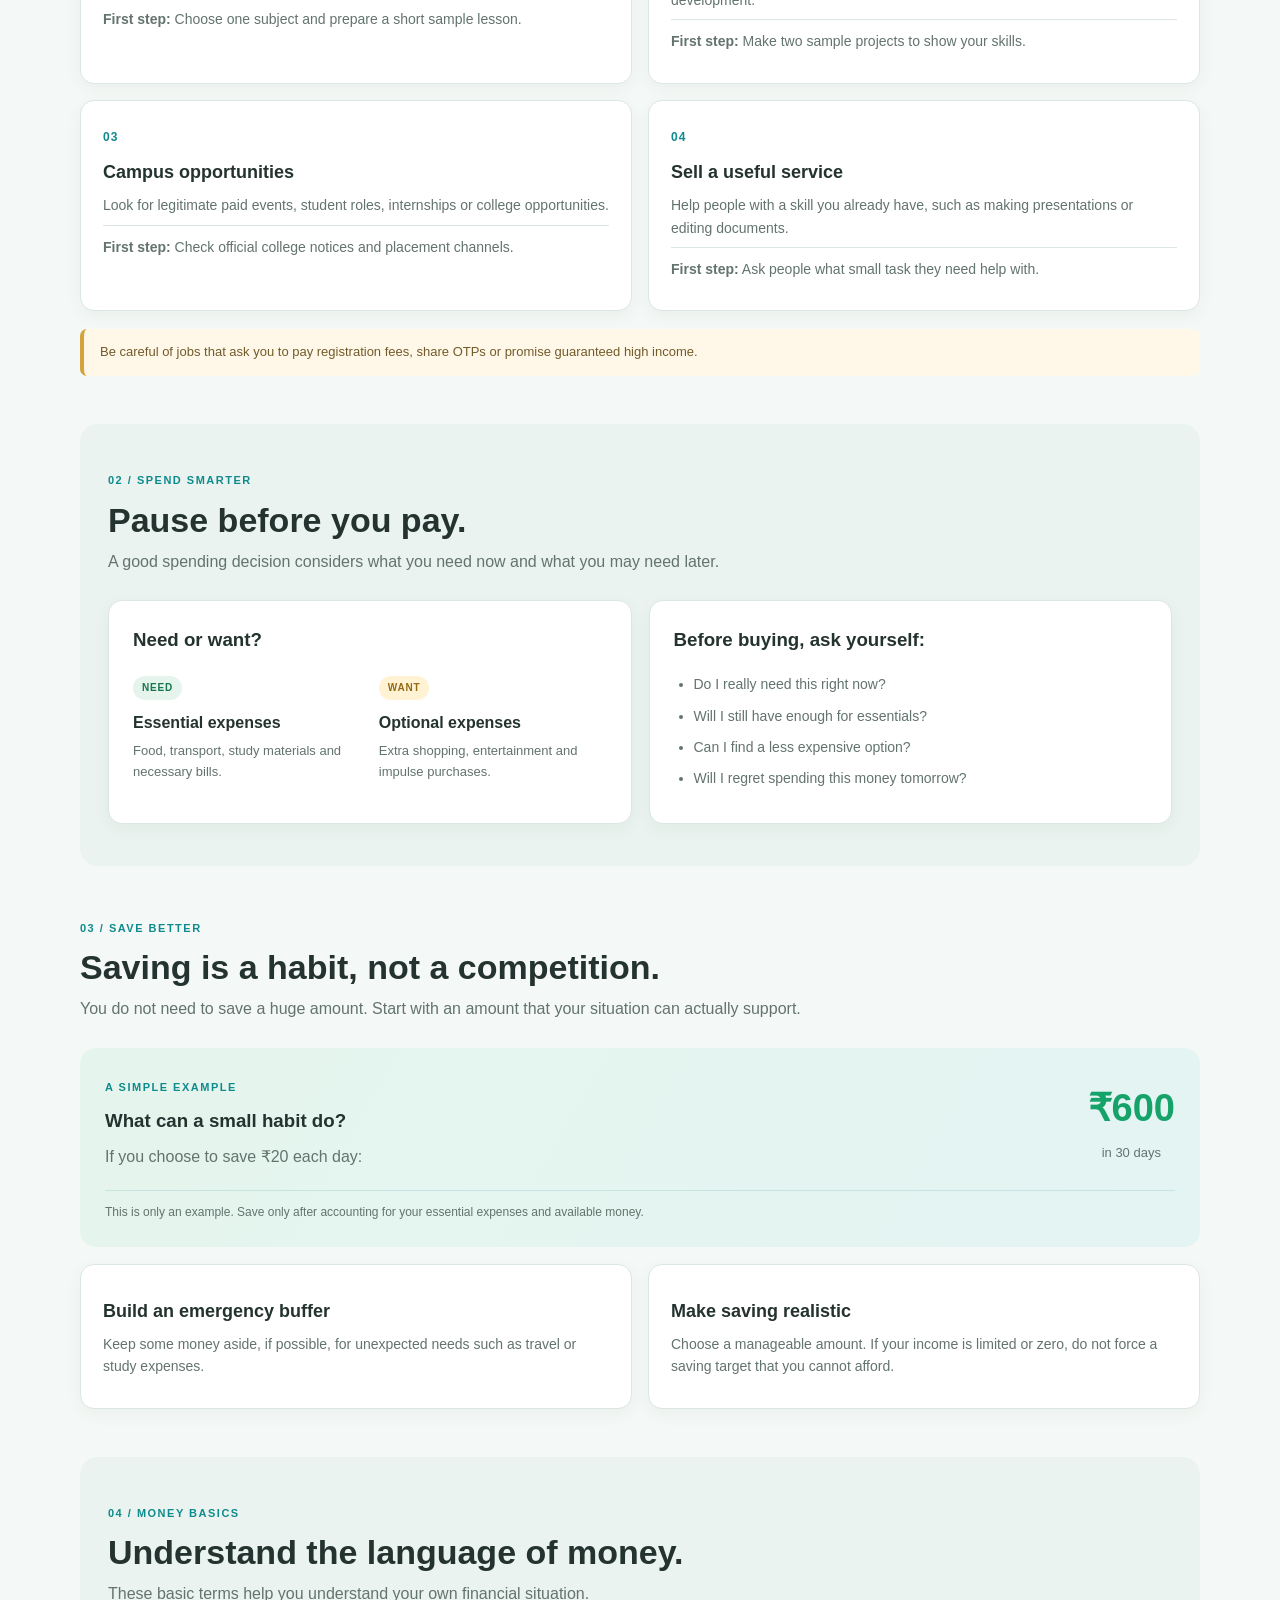
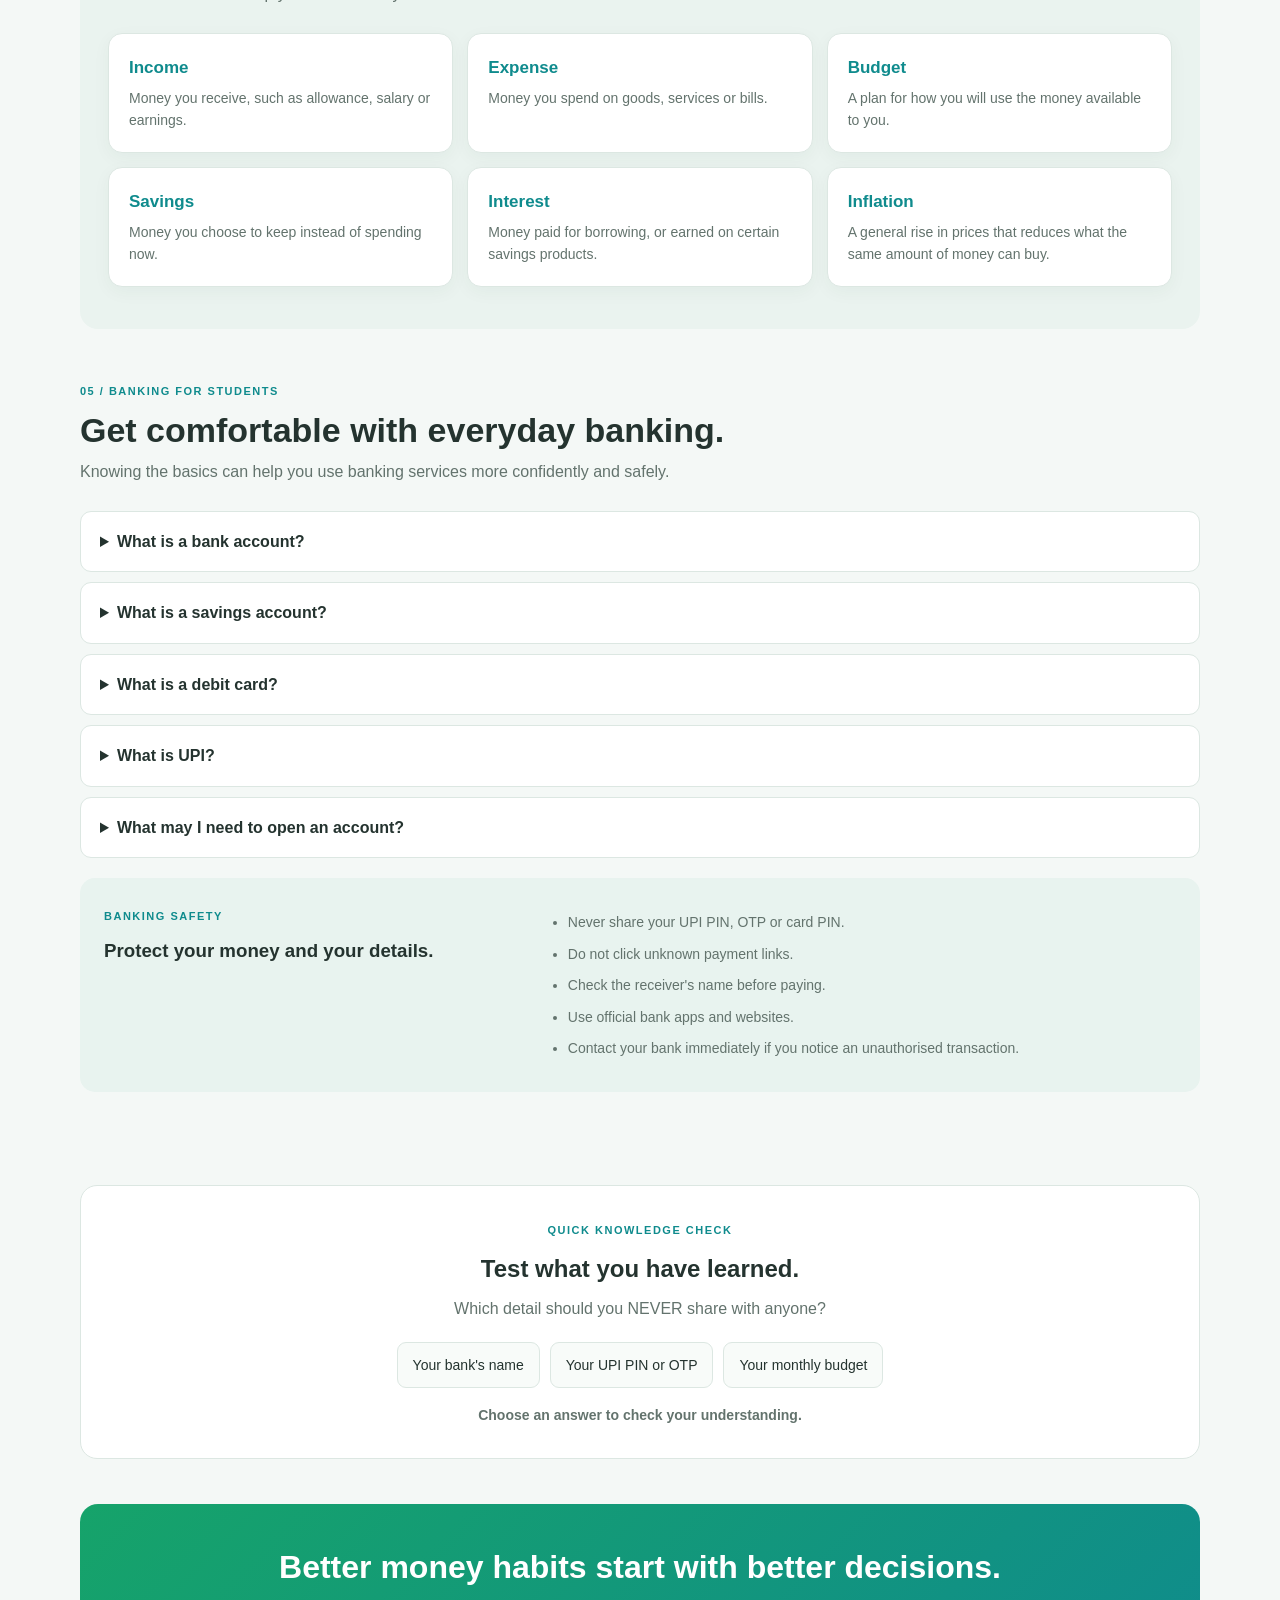
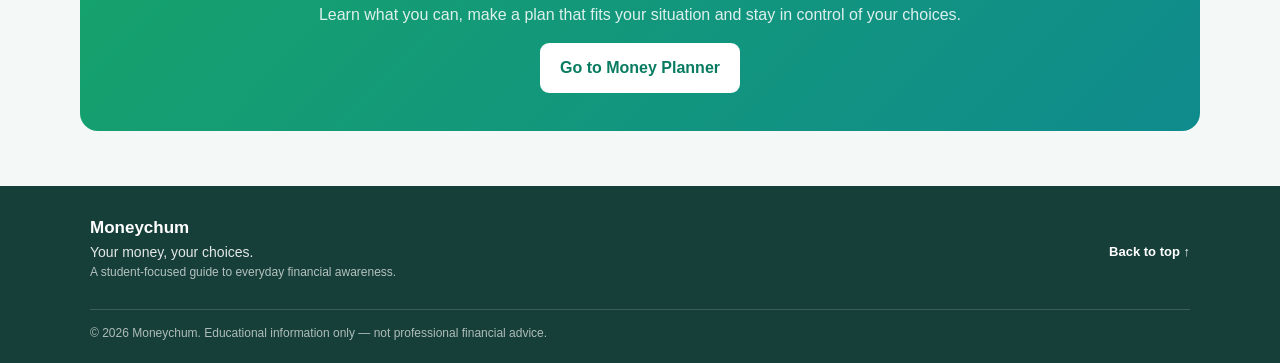
==== commit c9a1e068: "p" ====
--- a/guide.html
+++ b/guide.html
@@ -4,7 +4,7 @@
 <head>
     <meta charset="UTF-8">
     <meta name="viewport" content="width=device-width, initial-scale=1.0">
-    <title>Financial Guide | Moneychum</title>
+    <title>Moneychum | Financial Guide</title>
     <link rel="stylesheet" href="guide.css">
     <script src="guide.js" defer></script>
 </head>
--- a/guide.css
+++ b/guide.css
@@ -87,18 +87,23 @@
 }
 
 .main-nav a {
-    color: #ffffff;
-    padding: 9px 13px;
+    padding: 8px 12px;
+    border: 1px solid transparent;
     border-radius: 8px;
+    color: rgba(255,255,255,.97);
+    text-decoration: none;
     font-size: 14px;
     font-weight: 600;
-    transition: background-color 0.2s ease;
-}
-
+    transition: background-color .16s ease, border-color .16s ease;
+}
 .main-nav a:hover,
-.main-nav a.active {
-    background: rgba(255, 255, 255, 0.18);
-}
+.main-nav a:focus-visible {
+    background: rgba(255,255,255,.13);
+    border-color: rgba(255,255,255,.25);
+    outline: none;
+}
+.main-nav a.active,
+.main-nav a[aria-current="page"] { background: #fff; color: #087d65; }
 
 /* COMMON TEXT */
 .eyebrow {
